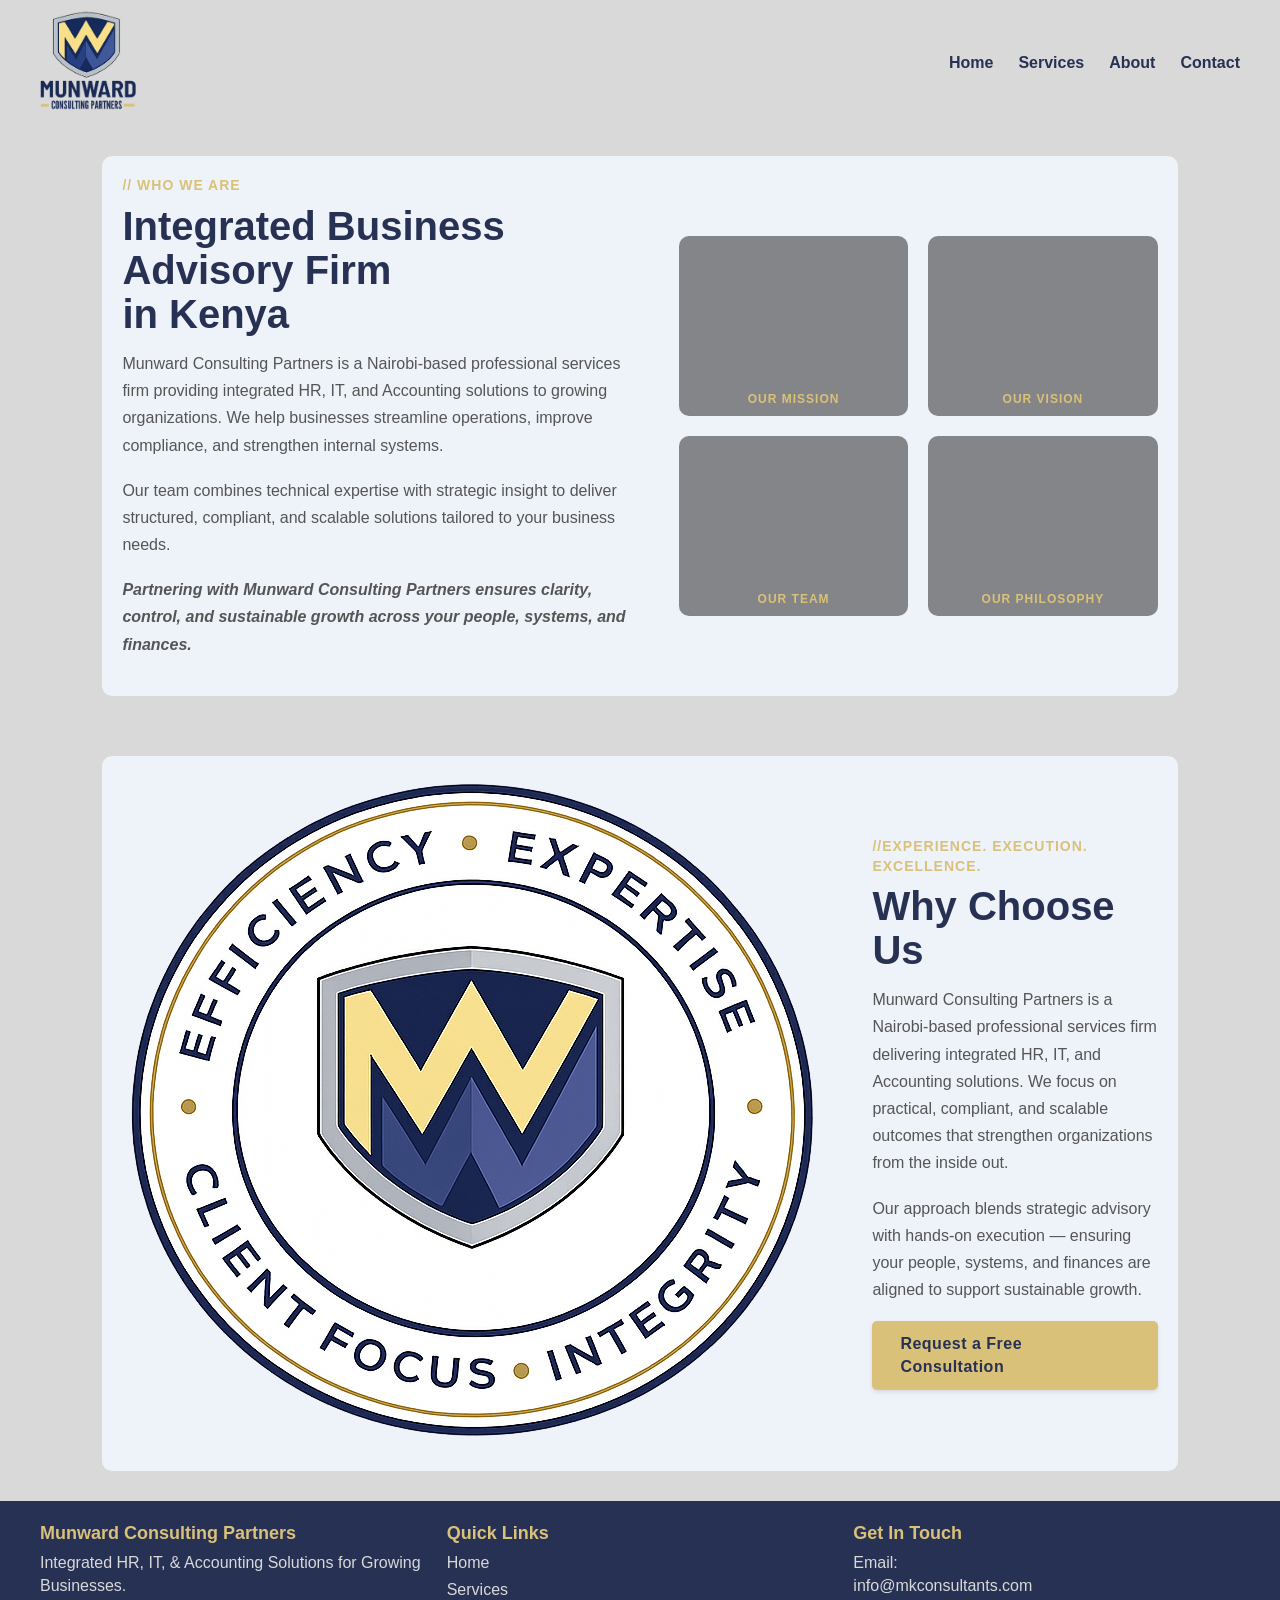
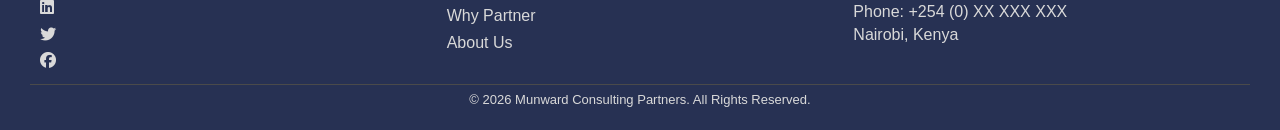
==== about.html @ 29d21ff6 "Update about.html" ====
<!DOCTYPE html> 
<html lang="en" itemscope itemtype="http://schema.org/WebPage"> 
	<head> 
		<meta charset="UTF-8"> 
		<meta name="viewport" content="width=device-width, initial-scale=1.0"> 
		<title>Professional HR, IT & Accounting Services | Munward Consulting Partners</title> 
		
<!------------------------------------------- 
		SEO 
--------------------------------------------> 
		<meta name="description" content="Munward Consulting Partners provides integrated HR, IT, and Accounting services in Nairobi. Recruitment, IT support, cybersecurity, bookkeeping, payroll, and compliance for growing businesses."> 
		<link rel="canonical" href="https://www.mkconsultants.com"> 
		
<!-- Open Graph --> 
		<meta property="og:locale" content="en_KE"> 
		<meta property="og:type" content="website"> 
		<meta property="og:title" content="HR, IT, & Accounting Consultancy | Munward Consulting Partners"> 
		<meta property="og:description" content="One trusted partner for HR consulting, IT services, and accounting solutions in Kenya."> 
		<meta property="og:image" content="logo.png"> 
		<meta property="og:url" content="https://www.mkconsultants.com"> 
		<meta property="og:site_name" content="Munward Consulting Partners"> 
		
<!-- Styles --> 
		<link rel="stylesheet" href="style.css"> 
		
<!-- Icons (Font Awesome) --> 
<link rel="stylesheet" href="https://cdnjs.cloudflare.com/ajax/libs/font-awesome/6.5.1/css/all.min.css" integrity="sha512-DTOQO9RWCH3ppGqcWaEA1BIZOC6xxalwEsw9c2QQeAIftl+Vegovlnee1c9QX4TctnWMn13TZye+giMm8e2LwA==" crossorigin="anonymous" referrerpolicy="no-referrer" />	</head> 
<body> 

<!------------------------------------------------- 
	HEADER / NAVBAR 
---------------------------------------------------> 
	<header class="navbar"> 
		<div class="logo"> 
			<img src="logo.png" alt="Munward Consulting Partners Logo" class="logo-img"> 
		</div>
		<nav> 
			<ul class="nav-links"> 
				<li><a href="index.html">Home</a></li> 
				<li class="dropdown">
					<a href="#" class="dropdown-toggle"> Services</a>
					<ul class="dropdown-menu">
						<li><a href="accounting.html">Accounting Consultancy</a></li>
						<li><a href="hr.html">HR Consultancy</a></li>
						<li><a href="it.html">ITConsultancy</a></li>
					</ul>
				</li>
				<li><a href="about.html">About</a></li> 
				<li><a href="contact.html">Contact</a></li> 
			</ul> 
		</nav>
		
<!-- Hamburger menu for Mobile -->
		<div class="hamburger" arial-label="Toggle menu">
			<span></span>
			<span></span>
			<span></span>
		</div>
	</header> 
	
<!------------------------------------------------- 
	ABOUT SECTION
---------------------------------------------------> 
<section class="about-page">
  <div class="about-page-container">

    <!-- LEFT CONTENT -->
    <div class="about-text">
      <span class="about-tag">// WHO WE ARE</span>
      <h1>
        Integrated Business<br>
        Advisory Firm<br>
        in Kenya
      </h1>

      <p>
        Munward Consulting Partners is a Nairobi-based professional services firm providing integrated HR, IT, and Accounting solutions to growing organizations. We help businesses streamline operations, improve compliance, and strengthen internal systems.
      </p>

      <p>
        Our team combines technical expertise with strategic insight to deliver structured, compliant, and scalable solutions tailored to your business needs.
      </p>

      <p class="about-highlight">
        Partnering with Munward Consulting Partners ensures clarity, control, and sustainable growth across your people, systems, and finances.
      </p>
    </div>

    <!-- RIGHT GRID -->
    <div class="about-grid">

      <div class="about-image-card mission" data-modal="missionModal">
        <span>Our Mission</span>
      </div>

      <div class="about-image-card vision" data-modal="visionModal">
        <span>Our Vision</span>
      </div>

      <div class="about-image-card team" data-modal="teamModal">
        <span>Our Team</span>
      </div>

      <div class="about-image-card philosophy" data-modal="philosophyModal">
        <span>Our Philosophy</span>
      </div>

  </div>
  </div>
</section>

<!-- ------------------------- MISSION MODAL ------------------ -->
	<div class="modal" id="missionModal">
		<div class="modal-content">
			<span class="close" id="closeMission">&times;</span>
			<h2>Our Mission</h2>
			<p>
				To deliver compliant, scalable, and practical HR, IT, and Accounting solutions that empower organizations to operate efficiently and grow sustainably.
    </p>
  </div>
</div>

<!-- ---------------------- VISION MODAL -------------- -->
<div class="modal" id="visionModal">
  <div class="modal-content">
    <span class="close">&times;</span>
    <h2>Our Vision</h2>
    <p>
      To be a trusted consultancy partner recognized for integrity,
      innovation, and measurable impact across organizations.
    </p>
  </div>
</div>

	<div class="modal" id="teamModal">
  <div class="modal-content">
    <span class="close" id="closeTeam">&times;</span>
    <h2>Our Team</h2>
    <p>
      Our team combines technical expertise with strategic insight to deliver structured, compliant, and scalable solutions tailored to your business needs.
    </p>
  </div>
</div>

<div class="modal" id="philosophyModal">
  <div class="modal-content">
    <span class="close" id="closePhilosophy">&times;</span>
    <h2>Our Philosophy</h2>
    <p>
      Partnering with Munward Consulting Partners ensures clarity, control, and sustainable growth across your people, systems, and finances.
    </p>
  </div>
</div>
	
<!------------------------------------------------- 
	LOGO SECTION
---------------------------------------------------> 
<section class="logo-page">
  <div class="logo-page-container">

   
	      <!-- RIGHT GRID -->
    <div class="logo-grid">
		<div class="values-image-wrapper">
        <img src="images/core_values.png" alt="Munward Consulting Partners Logo">
		</div>
  </div>
	  
	  <!-- LEFT CONTENT -->
    <div class="about-text">
      <span class="about-tag">//EXPERIENCE. EXECUTION. EXCELLENCE.</span>
      <h1>
        Why Choose Us
      </h1>

      <p>
        Munward Consulting Partners is a Nairobi-based professional services firm delivering
        integrated HR, IT, and Accounting solutions. We focus on practical,
        compliant, and scalable outcomes that strengthen organizations from the
        inside out.
      </p>

      <p>
        Our approach blends strategic advisory with hands-on execution —
        ensuring your people, systems, and finances are aligned to support
        sustainable growth.
      </p>

      <a href="contact.html" class="btn-primary">
        Request a Free Consultation
      </a>
    </div>


</section>
	
<!------------------------------------------------------ 
					FOOTER 
--------------------------------------------------------> 
	<footer> 
		<div class="footer-container"> 
			
			<div class="footer-column"> 
				<h3>Munward Consulting Partners</h3> 
				<p>Integrated HR, IT, & Accounting Solutions for Growing Businesses.</p> 
				
				<div class="social-links"> 
					<a href="#" aria-label="LinkedIn">
						<i class="fab fa-linkedin"></i></a> 
					<a href="#" aria-label="Twitter">
						<i class="fab fa-twitter"></i></a> 
					<a href="#" aria-label="Facebook">
						<i class="fab fa-facebook"></i></a> 
				</div> 
			</div> 
			
			<div class="footer-column"> 
				<h3>Quick Links</h3> 
				<ul> 
					<li><a href="index.html">Home</a></li> 
					<li><a href="#services">Services</a></li> 
					<li><a href="#partner">Why Partner</a></li> 
					<li><a href="about.html">About Us</a></li> </ul> 
			</div> 
			<div class="footer-column"> 
				<h3>Get In Touch</h3> 
				<p>Email: <a href="mailto:info@mkconsultants.com">info@mkconsultants.com</a></p> 
				<p>Phone: +254 (0) XX XXX XXX</p> 
				<p>Nairobi, Kenya</p> 
			</div> 
			
		</div> 
		<div class="footer-bottom"> 
			<p>&copy; 
				<span id="current-year"></span> Munward Consulting Partners. All Rights Reserved.</p> 
		</div> 
</footer>

	
<script src="script.js"></script> 
</body> 
</html>
---- style.css ----
/* ============================================================
   1. ROOT VARIABLES & RESET
============================================================ */
:root {
  --primary: #273153; /*Navy Blue*/
  --accent: #d9c179; /*Gold*/
  --light-bg: #f7f7f7; /*Gray 97*/
  --service-bg: #eef3f9; /*Light Blue*/
  --gray85: #d9d9d9; /*Gray 85*/
  --text-dark: #333; /*Dark Gray*/
  --white: #ffffff;
  --button-radius: 5px;
  --radius: 10px;
  --transition: 0.3s ease;
  --shadow: 0 5px 15px rgba(0,0,0,0.1);
}

* {
  margin: 0;
  padding: 0;
  box-sizing: border-box;
  font-family: Arial, sans-serif;
}

body {
  background: var(--light-bg);
  color: var(--text-dark);
  line-height: 1.4;
}

/* ============================================================
   2. NAVIGATION & GLOBAL COMPONENTS
============================================================ */
.navbar {
   display: flex;
   justify-content: space-between;
   align-items: center;
   background: var(--gray85);
   padding: 10px 40px;
   position: sticky;
   top: 0;
   z-index: 1000;
}

.logo-img { max-height: 100px;}

.nav-links {
  list-style: none;
  display: flex;
  gap: 40px;
   align-items: center;
}

.nav-links a {
  text-decoration: none;
  color: var(--primary);
  font-weight: bold;
  transition: color var(--transition);
}

.nav-links a:hover { color: var(--accent);}

.hamburger {
  display: flex;
  flex-direction: column;
  cursor: pointer;
  gap: 5px;
}

.hamburger span {
   width: 25px;
   height: 3px;
   background: var(--primary);
   border-radius: 2px;
   transition: all var(--transition);
}

.nav-links.active { display:flex; }

/* ============================================================
   3. HERO SECTIONS
============================================================ */
.hero, .it-hero, .accounting-hero, .hr-hero {
   height: 55vh;
   display: flex;
   flex-direction: column;
   justify-content: center;
   padding: 0 10%;
   background-position: center;
   background-size: cover;
   background-repeat: no-repeat;
   color: var(--primary);
}

.hero h1, .it-hero h1, .hr-hero h1, .accounting-hero h1 {
   font-size: 30px;
   margin-bottom: 17px;
   color: var(--primary);
}

.hero p, .it-hero p, .hr-hero p, .accounting-hero p {
   font-size: 17px;
   margin-bottom: 20px;
}

.hero            { background-image: linear-gradient(to bottom, rgba(217, 217, 217, 1), rgba(217, 217, 217, 0.63)), url('https://images.unsplash.com/photo-1521737604893-d14cc237f11d'); }
.it-hero         { background-image: linear-gradient(to bottom, rgba(217, 217, 217, 1), rgba(217, 217, 217, 0.63)), url('images/it.jpg'); }
.accounting-hero { background-image: linear-gradient(to bottom, rgba(217, 217, 217, 1), rgba(217, 217, 217, 0.63)), url('images/accounting.jpg'); }
.hr-hero         { background-image: linear-gradient(to bottom, rgba(217, 217, 217, 1), rgba(217, 217, 217, 0.63)), url('images/hrm.png'); }

/* ============================================================
   4. BUTTONS
============================================================ */
.btn-primary {
   background: var(--accent);
   border: none;
   padding: 12px 28px;
   border-radius: var(--button-radius);
   color: var(--primary);
   font-weight: 600;
   cursor: pointer;
   text-decoration: none;
   text-transform: none;
   display: inline-block;
   transition: all var(--transition);
   box-shadow: 0px 2px 4px rgba(0,0,0,0.1);
   font-size: 16px;
   letter-spacing: 0.5px;
}

.btn-primary:hover {
   background: var(--primary);
   color: var(--gray85);
   transform: translateY(-2px);
   box-shadow: 0 4px 8px rgba(0,0,0,0.2);
}

/* ============================================================
   5. SERVICES / PARTNER / GENERIC SECTIONS
============================================================ */
.about, .services, .partner-us-section {
   background: var(--gray85);
   padding: 15px 10%;
   text-align: center;
}

.partner-us-consult { 
   background: var(--gray85); 
   text-align: center;
   padding: 15px 10%;
   padding-top: 0; 
   padding-bottom: 20px; 
}

.services h2, .partner-us-section h2, .about h2 {
  font-size: 28px;
  color: var(--primary);
  margin-bottom: 5px;
}

.about p {
   font-size: 16px;
   max-width: 750px;
   margin: 0 auto;
   color: var(--text-dark);
}

.service-container, .about-container, .value-container {
  display: grid;
  grid-template-columns: repeat(auto-fit, minmax(240px, 1fr));
  gap: 15px;
  max-width: 1200px;
  margin: 0 auto;
}

.service-card, .about-card, .value-card {
   background: var(--service-bg);
   padding: 18px;
   border-radius: var(--radius);
   transition: var(--transition);
   border-bottom: 4px solid var(--accent);
   display: flex;
   flex-direction: column;
   justify-content: space-between;
}

.service-card:hover, .value-card:hover { transform: translateY(-2px); box-shadow: var(--shadow); }
.service-card h3 { margin-bottom: 10px; color: var(--primary); }
.partner-icon { font-size: 34px; color: var(--accent); margin-bottom: 10px; }
.service-icon { width: 40px; height: 40px; margin: 0 auto 10px; display: block; }

/* ============================================================
   6. DROPDOWN & PAGE LAYOUTS & TYPOGRAPHY
============================================================ */
.dropdown { position: relative; }
.dropdown-toggle {
   display: flex;
   align-items: center;
   gap: 6px;
   cursor: pointer;
}

.dropdown-toggle::after {
   content: none !important;
}

.dropdown-menu {
  position: absolute;
  top: 100%;
  left: 0;
  background: var(--gray85);
  min-width: 220px;
  list-style: none;
  padding: 8px 0;
  border-radius: var(--radius);
  box-shadow: var(--shadow);
  display: none;
  z-index: 999;
}

.dropdown-menu li a {
  display: block;
  padding: 10px 18px;
  color: var(--primary);
  text-decoration: none;
  font-weight: 500;
  transition: background var(--transition);
}

.dropdown-menu li a:hover { background: var(--service-bg); }

@media (min-width: 769px) {
  .dropdown:hover .dropdown-menu { display: block; }
}

.about-page, .logo-page, .it-page, .hr-page, .acc-page {
  padding: 30px 8% 30px;
  background: var(--gray85);
}

.logo-page-container, .about-page-container, .it-page-container {
   background: var(--service-bg);
   padding: 20px; 
   border-radius: var(--radius); 
   display: grid; 
   grid-template-columns: 1.1fr 1fr; 
   gap: 30px; 
   align-items: center;
}

.about-tag {
   color: var(--accent); 
   font-weight: 600; 
   letter-spacing: 1px; 
   font-size: 14px; 
   display: block; 
   margin-bottom: 8px;
}

.about-text h1 {
   font-size: 40px;
   line-height: 1.1;
   margin: 8px 0 14px;
   color: var(--primary);
}

.about-text p { color: #555; line-height: 1.7; margin-bottom: 18px; } 
.about-highlight { font-style: italic; font-weight: 600; color: #222; }
.about-grid { display: grid; grid-template-columns: repeat(2, 1fr); gap: 20px; }
.about-image-card {
   position: relative;
   height: 180px;
   border-radius: var(--radius);
   display: flex;
   align-items: flex-end;
   padding: 20px;
   overflow: hidden;
   cursor: pointer;
   transition: transform 0.35s ease, box-shadow 0.35s ease;
   color: var(--white); /* Ensures text is visible over dark overlays */
   font-weight: 700;
   text-align: center;
}

.about-image-card:hover { transform: translateY(-8px) scale(1.02); box-shadow: 0 20px 40px rgba(0,0,0,0.18); }

/* ============================================================
   7. UNIQUE CARD BACKGROUNDS (NO MORE "+" SELECTORS)
============================================================ */
/* Group 1: Standard About Us */
.mission        { background: linear-gradient(rgba(0,0,0,.45),rgba(0,0,0,.45)), url("images/mission.png") center/cover; }
.vision         { background: linear-gradient(rgba(0,0,0,.45),rgba(0,0,0,.45)), url("images/vision.png") center/cover; }
.team           { background: linear-gradient(rgba(0,0,0,.45),rgba(0,0,0,.45)), url("images/our_team.jpg") center/cover; }
.philosophy     { background: linear-gradient(rgba(0,0,0,.45),rgba(0,0,0,.45)), url("images/philosophy.jpg") center/cover; }

/* Group 2: IT Services (Use these classes in it.html) */
.it-repairs     { background: linear-gradient(rgba(0,0,0,.25), rgba(0,0,0,.25)), url("images/repair_maintenance.jpg") center/cover no-repeat;}
.it-management  { background: linear-gradient(rgba(0,0,0,.25), rgba(0,0,0,.25)), url("images/asset_management.jpg") center/cover no-repeat;}
.it-support     { background: linear-gradient(rgba(0,0,0,.25), rgba(0,0,0,.25)), url("images/it_support.jpg") center/cover no-repeat;}
.it-consultancy { background: linear-gradient(rgba(0,0,0,.25), rgba(0,0,0,.25)), url("images/it_consultancy.jpg") center/cover no-repeat;}
.it-network     { background: linear-gradient(rgba(0,0,0,.25), rgba(0,0,0,.25)), url("images/networking.jpg") center/cover;}
.it-lanwan      { background: linear-gradient(rgba(0,0,0,.25), rgba(0,0,0,.25)), url("images/lan_wan.jpg") center/cover;}
.it-wireless    { background: linear-gradient(rgba(0,0,0,.25), rgba(0,0,0,.25)), url("images/wireless.jpg") center/cover;}
.it-security    { background: linear-gradient(rgba(0,0,0,.25), rgba(0,0,0,.25)), url("images/network_security.jpg") center/cover;}

/* Group 3: HR Services (Use these classes in hr.html) */
.hr-recruitment { background: linear-gradient(rgba(0,0,0,0.4), rgba(0,0,0,0.4)), url('images/recruitment.jpg') center/cover no-repeat; }
.hr-onboarding  { background: linear-gradient(rgba(0,0,0,0.4), rgba(0,0,0,0.4)), url('images/onboarding.jpg') center/cover no-repeat; }
.hr-payroll     { background: linear-gradient(rgba(0,0,0,0.4), rgba(0,0,0,0.4)), url('images/payroll.jpg') center/cover no-repeat; }
.hr-records     { background: linear-gradient(rgba(0,0,0,0.4), rgba(0,0,0,0.4)), url('images/records.png') center/cover no-repeat; }
.hr-performance { background: linear-gradient(rgba(0,0,0,0.4), rgba(0,0,0,0.4)), url('images/performance.jpg') center/cover no-repeat; }
.hr-training    { background: linear-gradient(rgba(0,0,0,0.4), rgba(0,0,0,0.4)), url('images/training.jpg') center/cover no-repeat; }
.hr-relations   { background: linear-gradient(rgba(0,0,0,0.4), rgba(0,0,0,0.4)), url('images/relations.jpg') center/cover no-repeat; }
.hr-audit       { background: linear-gradient(rgba(0,0,0,0.4), rgba(0,0,0,0.4)), url('images/hr-compliance.png') center/cover no-repeat; }

/* Group 4: Accounting Services (Use these classes in accounting.html) */
.acc-bookkeeping    { background: linear-gradient(rgba(0,0,0,.35), rgba(0,0,0,.35)), url("images/bookkeeping.jpg") center/cover no-repeat; }
.acc-reconciliation { background: linear-gradient(rgba(0,0,0,.35), rgba(0,0,0,.35)), url("images/reconciliation.jpg") center/cover no-repeat;}
.acc-reporting      { background: linear-gradient(rgba(0,0,0,.35), rgba(0,0,0,.35)), url("images/financial_reporting.jpg") center/cover no-repeat; }
.acc-consultancy    { background: linear-gradient(rgba(0,0,0,.35), rgba(0,0,0,.35)), url("images/accounting_consultancy.jpg") center/cover no-repeat; }
.acc-tax-services   { background: linear-gradient(rgba(0,0,0,.35), rgba(0,0,0,.35)), url("images/tax_compliance.jpg") center/cover no-repeat; }
.acc-internal-audit { background: linear-gradient(rgba(0,0,0,.35), rgba(0,0,0,.35)), url("images/audit.jpg") center/cover no-repeat; }
.acc-registration   { background: linear-gradient(rgba(0,0,0,.35), rgba(0,0,0,.35)), url("images/registration.png") center/cover no-repeat; }
.acc-consultation   { background: linear-gradient(rgba(0,0,0,.35), rgba(0,0,0,.35)), url("images/compliance.png") center/contain no-repeat; }

/* ============================================================
   8. SERVICE CARD TYPOGRAPHY & OVERLAYS
============================================================ */
.about-card span, .about-image-card span {
   font-size: 12px;       
   font-weight: 700;        
   color: var(--accent);
   display: block;
   width: 100%;
   text-align: center;
   letter-spacing: 1px;
   text-transform: uppercase;
   transform: translateY(12px);
   z-index: 5;
   transition: var(--transition);
}

.it-page .about-card::before {
   content: "";
   position: absolute;
   top: 0; left: 0; right: 0; bottom: 0;
   background: rgba(0, 0, 0, 0.2);
   z-index: 1;
}

.about-card:hover span, .about-image-card:hover span { transform: translateY(0px); color: var(--white); }
.logo-grid { display: grid; grid-template-columns: 0.8fr 1.2fr; gap: 20px; align-items: center; }

/* ============================================================
   9. MODALS
============================================================ */
.modal {
   position: fixed;
   inset: 0;
   background: rgba(0, 0, 0, 0.75);
   display: none; /* Hidden until toggled via JS */
   justify-content: center;
   align-items: center;
   z-index: 9999;
   backdrop-filter: blur(4px); /* Adds a premium touch */
}

.modal.active { display: flex; }
.modal-content {
   background: var(--gray85);
   padding: 30px;
   max-width: 500px;
   border-radius: var(--radius);
   text-align: center;
   box-shadow: var(--shadow);
   position: relative;
   animation: modalFadeIn 0.3s ease;
}

.modal-content h2 { color: var(--primary); margin-bottom: 15px; text-align: center; } 
.modal-content p { line-height: 1.6; color: var(--text-dark); }
.modal-content form { display: flex; flex-direction: column; gap: 15px; }

.close {
   position: absolute;
   top: 10px;
   right: 14px;
   font-size: 26px;
   cursor: pointer;
   line-height: 1;
   color: var(--text-dark);
   transition: color var(--transition);
}

.close:hover { color: var(--accent); }
.modal-content input, .modal-content textarea {
  width: 100%;
  padding: 12px;
  border: 1px solid #ccc;
  border-radius: var(--button-radius);
  font-size: 15px;
  font-family: inherit;
}

.modal-content textarea { height: 100px; resize: none; }

/* ============================================================
   10. CONTACT
============================================================ */
.contact-page { background: var(--gray85); padding: 70px 10%; }
.contact-container {
  max-width: 1200px;
  margin: auto;
  display: grid;
  grid-template-columns: 1.1fr 1fr;
  gap: 60px;
  background: var(--service-bg);
  padding: 50px;
  border-radius: var(--radius);
}

.section-tag {
  color: var(--accent);
  font-weight: 600;
  letter-spacing: 1px;
  font-size: 13px;
}

.contact-info h2 {
  font-size: 32px;
  color: var(--primary);
  margin: 10px 0 15px;
}

.contact-info p { color: #555; line-height: 1.7; }
.contact-details { margin-top: 30px; }
.contact-item {
  display: flex;
  align-items: center;
  gap: 15px;
  margin-bottom: 18px;
}

.contact-item i { font-size: 20px; color: var(--accent); }
.contact-item strong { display: block; color: var(--primary); }
.contact-item span { color: #555; font-size: 14px; }
.contact-note {
  margin-top: 25px;
  font-size: 14px;
  color: #666;
  font-style: italic;
}

/* FORM */
.contact-form {
  background: var(--gray85);
  padding: 35px;
  border-radius: var(--radius);
}

.form-group { margin-bottom: 18px; }
.form-group label {
  display: block;
  font-size: 14px;
  margin-bottom: 6px;
  color: var(--primary);
  font-weight: 600;
}

.form-group input, .form-group textarea {
  width: 100%;
  padding: 12px 14px;
  border: 1px solid #ccc;
  border-radius: var(--button-radius);
  font-size: 14px;
}

/* ============================================================
   11. FOOTER
============================================================ */
footer { background: var(--primary); color: var(--gray85); padding: 20px 30px; margin-top: 0; }
.footer-container {
   max-width: 1200px;
   margin: auto;
   display: flex;
   flex-wrap: wrap;
   justify-content: space-between;
   gap: 20px;
}

.footer-column { min-width: 150px; flex: 1; } 
.footer-column h3 { color: var(--accent); margin-bottom: 6px; font-size: 18px; } 
.footer-column ul { list-style: none; padding: 0; }
.footer-column a { 
   color: var(--gray85); 
   text-decoration: none;
   display: block;
   margin-bottom: 4px;
   transition: color var(--transition); 
} 

.footer-column a:hover { color: var(--accent); } 
.social-links i { font-size: 16px; margin-right: 8px; transition: transform var(--transition); }
.social-links i:hover { transform: scale(1.2); }

.footer-bottom { 
   border-top: 1px solid #4a4a4a; 
   text-align: center; 
   padding-top: 6px; 
   margin-top: 8px;
   font-size: 13px;
}

/* ============================================================
   12. RESPONSIVE & ANIMATIONS
============================================================ */
/* ---------- Tablet adjustments ---------- */
@media (max-width: 1024px) {
  .hero h1,
  .it-hero h1,
  .hr-hero h1,
  .accounting-hero h1 {
    font-size: 24px;
    margin-bottom: 12px;
  }

  .hero p,
  .it-hero p,
  .hr-hero p,
  .accounting-hero p {
    font-size: 15px;
    margin-bottom: 15px;
  }
}

/* ---------- Desktop navigation ---------- */
@media (min-width: 769px) {
  .nav-links {
    display: flex !important;
    flex-direction: row;
    position: static;
    background: none;
    box-shadow: none;
    width: auto;
    gap: 25px;
  }

  .hamburger {
    display: none;
  }
}

/* ---------- Mobile styles ---------- */
@media (max-width: 768px) {

  /* NAVBAR */
  .navbar {
    flex-direction: row;
    justify-content: space-between;
    align-items: center;
    padding: 10px 20px;
  }

  .logo-img {
    order: 1;
    height: 45px;
  }

  .hamburger {
    order: 2;
    display: flex;
    cursor: pointer;
  }

  .nav-links {
    position: absolute;
    top: 60px;
    right: 0;
    background: var(--gray85);
    width: 100%;
    padding: 15px 0;
    display: none;
    flex-direction: column;
    border-radius: 0;
    box-shadow: var(--shadow);
    z-index: 2000;
     text-align: center;
  }

  .nav-links.active {
    display: flex;
  }

   .nav-links li {
      width: 100%;
      display: block;
      text-align: center;
   }

   .nav-links a {
      display: block;
      padding: 12px 0;
      width: 100%;
      text-align: center;
   }

  /* SERVICES DROPDOWN (MOBILE) */
  .dropdown-menu {
    position: relative;
    display: none;
    background: var(--gray85);
    width: 100%;
    padding: 0;
    border-radius: 0;
     list-style: none;
    box-shadow: none;
     top: 0;
     z-index: auto;
  }

  .dropdown.open .dropdown-menu {
    display: block;
  }

   .dropdown-menu li a {
      padding: 12px 20px;
      font-size: 15px;
      text-align: center;
   }

  /* ---------- ABOUT / WHY CHOOSE US LOGO CENTERING ---------- */
  .logo-page-container {
    grid-template-columns: 1fr;
    text-align: center;
  }

  .logo-grid {
    display: flex;
    justify-content: center;
    align-items: center;
    margin-bottom: 20px;
  }

  .values-image-wrapper {
    display: flex;
    justify-content: center;
    width: 100%;
  }

  .logo-page .values-image-wrapper img {
    width: auto;
    max-width: 180px;
    height: auto;
    margin: 0 auto;
    display: block;
  }

  /* ---------- GENERAL STACKING ---------- */
  .about-container,
  .service-container,
  .value-container,
  .about-page-container,
  .logo-page-container,
  .it-page-container {
    grid-template-columns: 1fr;
    gap: 20px;
  }

  .logo-page,
  .about-page,
  .it-page,
  .hr-page,
  .acc-page {
    padding: 40px 5%;
  }

  .about-card,
  .service-card,
  .value-card {
    padding: 18px 12px;
  }

  .about-image-card img {
    width: 100%;
    height: auto;
  }

  /* CONTACT */
  .contact-container {
    grid-template-columns: 1fr;
    padding: 30px;
    gap: 30px;
  }

  .contact-form button {
    width: 100%;
  }

  footer {
    font-size: 13px;
  }
}

   @keyframes modalFadeIn { from { opacity: 0; transform: translateY(-20px); }
  to { opacity: 1; transform: translateY(0); }}

   @keyframes scaleIn { from { transform: scale(0.9); opacity: 0; } 
   to { transform: scale(1); opacity: 1; }}
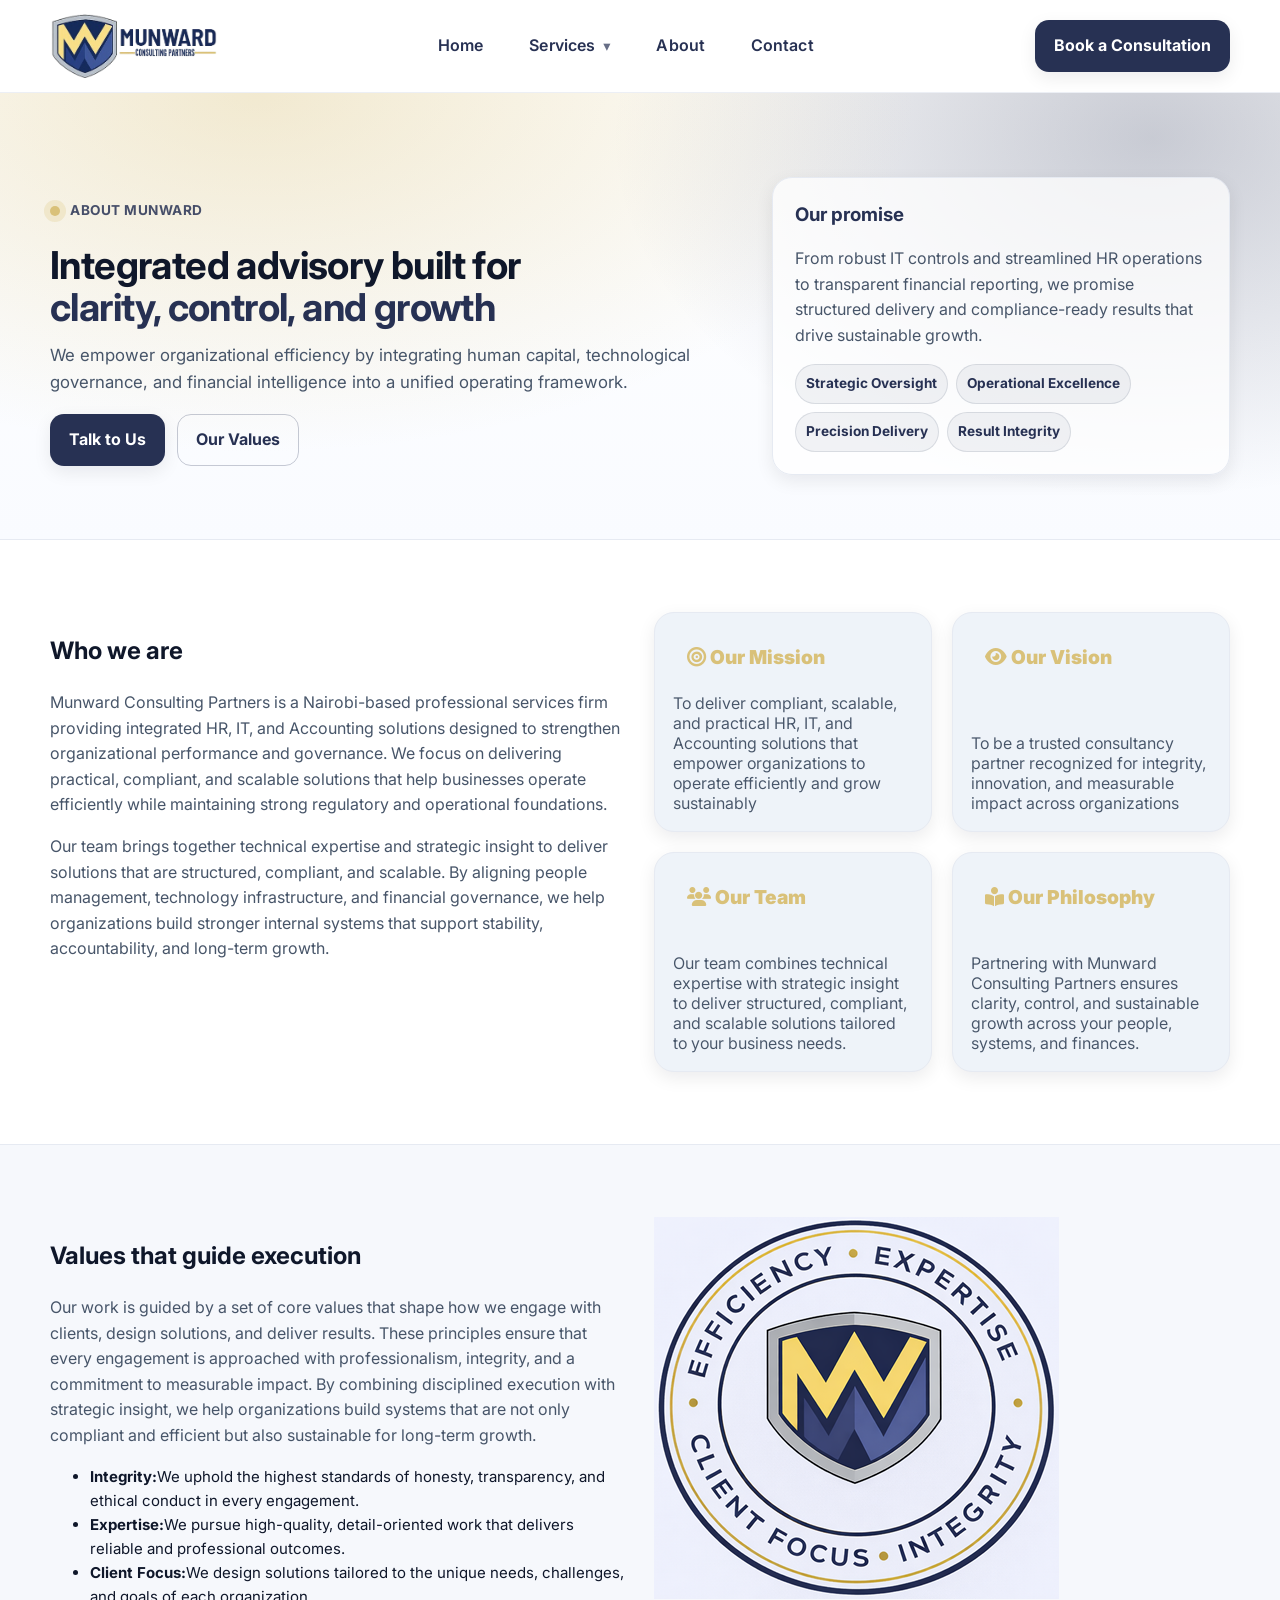
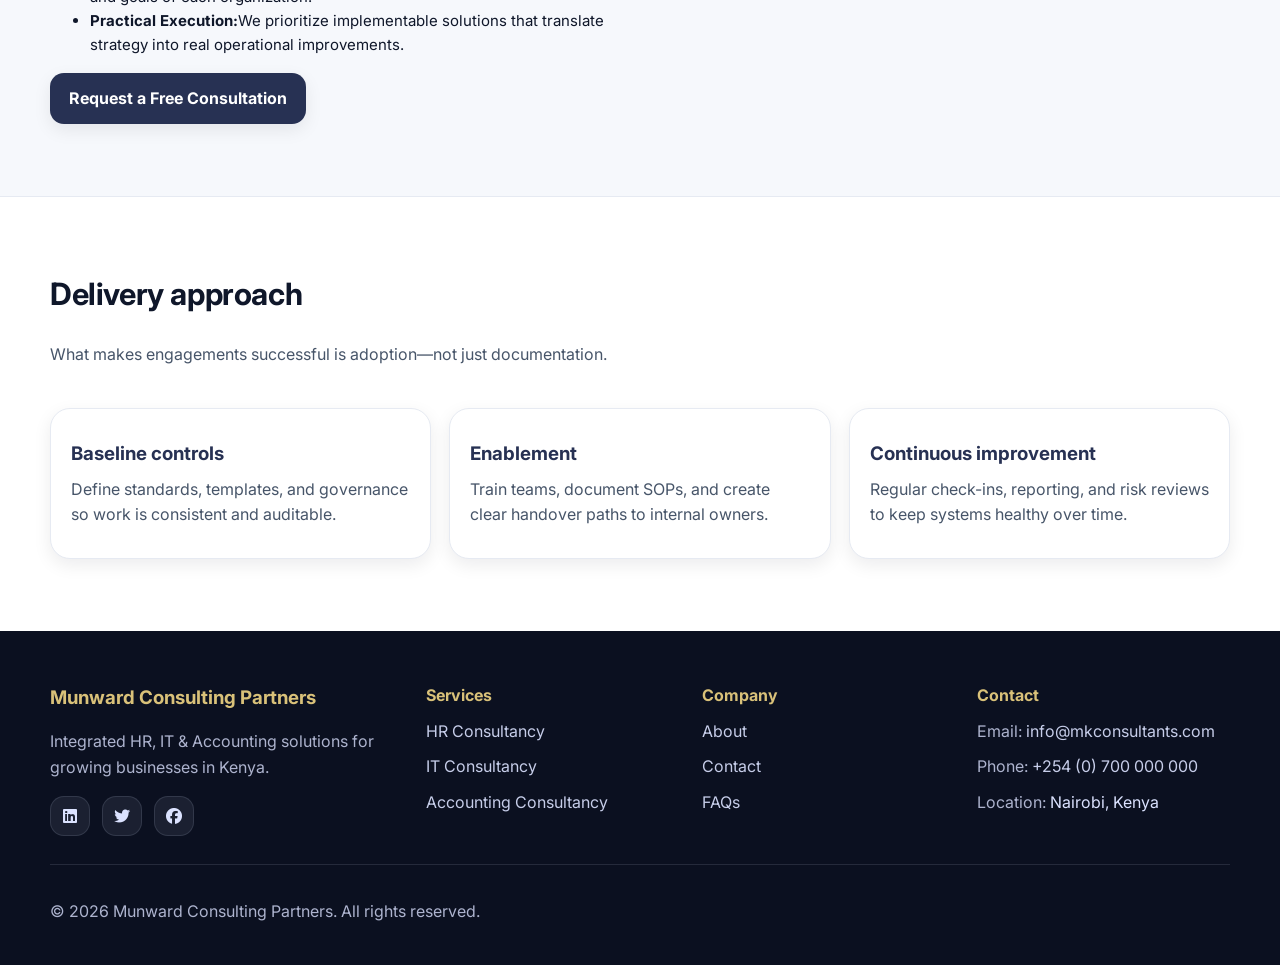
==== commit 0250f3e6: "Add files via upload" ====
--- a/about.html
+++ b/about.html
@@ -1,242 +1,249 @@
-<!DOCTYPE html> 
-<html lang="en" itemscope itemtype="http://schema.org/WebPage"> 
-	<head> 
-		<meta charset="UTF-8"> 
-		<meta name="viewport" content="width=device-width, initial-scale=1.0"> 
-		<title>Professional HR, IT & Accounting Services | Munward Consulting Partners</title> 
-		
-<!------------------------------------------- 
-		SEO 
---------------------------------------------> 
-		<meta name="description" content="Munward Consulting Partners provides integrated HR, IT, and Accounting services in Nairobi. Recruitment, IT support, cybersecurity, bookkeeping, payroll, and compliance for growing businesses."> 
-		<link rel="canonical" href="https://www.mkconsultants.com"> 
-		
-<!-- Open Graph --> 
-		<meta property="og:locale" content="en_KE"> 
-		<meta property="og:type" content="website"> 
-		<meta property="og:title" content="HR, IT, & Accounting Consultancy | Munward Consulting Partners"> 
-		<meta property="og:description" content="One trusted partner for HR consulting, IT services, and accounting solutions in Kenya."> 
-		<meta property="og:image" content="logo.png"> 
-		<meta property="og:url" content="https://www.mkconsultants.com"> 
-		<meta property="og:site_name" content="Munward Consulting Partners"> 
-		
-<!-- Styles --> 
-		<link rel="stylesheet" href="style.css"> 
-		
-<!-- Icons (Font Awesome) --> 
-<link rel="stylesheet" href="https://cdnjs.cloudflare.com/ajax/libs/font-awesome/6.5.1/css/all.min.css" integrity="sha512-DTOQO9RWCH3ppGqcWaEA1BIZOC6xxalwEsw9c2QQeAIftl+Vegovlnee1c9QX4TctnWMn13TZye+giMm8e2LwA==" crossorigin="anonymous" referrerpolicy="no-referrer" />	</head> 
-<body> 
-
-<!------------------------------------------------- 
-	HEADER / NAVBAR 
----------------------------------------------------> 
-	<header class="navbar"> 
-		<div class="logo"> 
-			<img src="logo.png" alt="Munward Consulting Partners Logo" class="logo-img"> 
-		</div>
-		<nav> 
-			<ul class="nav-links"> 
-				<li><a href="index.html">Home</a></li> 
-				<li class="dropdown">
-					<a href="#" class="dropdown-toggle"> Services</a>
-					<ul class="dropdown-menu">
-						<li><a href="accounting.html">Accounting Consultancy</a></li>
-						<li><a href="hr.html">HR Consultancy</a></li>
-						<li><a href="it.html">ITConsultancy</a></li>
-					</ul>
-				</li>
-				<li><a href="about.html">About</a></li> 
-				<li><a href="contact.html">Contact</a></li> 
-			</ul> 
-		</nav>
-		
-<!-- Hamburger menu for Mobile -->
-		<div class="hamburger" arial-label="Toggle menu">
-			<span></span>
-			<span></span>
-			<span></span>
-		</div>
-	</header> 
-	
-<!------------------------------------------------- 
-	ABOUT SECTION
----------------------------------------------------> 
-<section class="about-page">
-  <div class="about-page-container">
-
-    <!-- LEFT CONTENT -->
-    <div class="about-text">
-      <span class="about-tag">// WHO WE ARE</span>
-      <h1>
-        Integrated Business<br>
-        Advisory Firm<br>
-        in Kenya
-      </h1>
-
-      <p>
-        Munward Consulting Partners is a Nairobi-based professional services firm providing integrated HR, IT, and Accounting solutions to growing organizations. We help businesses streamline operations, improve compliance, and strengthen internal systems.
-      </p>
-
-      <p>
-        Our team combines technical expertise with strategic insight to deliver structured, compliant, and scalable solutions tailored to your business needs.
-      </p>
-
-      <p class="about-highlight">
-        Partnering with Munward Consulting Partners ensures clarity, control, and sustainable growth across your people, systems, and finances.
-      </p>
-    </div>
-
-    <!-- RIGHT GRID -->
-    <div class="about-grid">
-
-      <div class="about-image-card mission" data-modal="missionModal">
-        <span>Our Mission</span>
-      </div>
-
-      <div class="about-image-card vision" data-modal="visionModal">
-        <span>Our Vision</span>
-      </div>
-
-      <div class="about-image-card team" data-modal="teamModal">
-        <span>Our Team</span>
-      </div>
-
-      <div class="about-image-card philosophy" data-modal="philosophyModal">
-        <span>Our Philosophy</span>
-      </div>
-
+<!DOCTYPE html>
+<html lang="en" itemscope itemtype="http://schema.org/WebPage">
+<head>
+  <meta charset="UTF-8">
+  <meta name="viewport" content="width=device-width, initial-scale=1.0">
+  <meta name="theme-color" content="#273153">
+  <link rel="preconnect" href="https://fonts.googleapis.com">
+  <link rel="preconnect" href="https://fonts.gstatic.com" crossorigin>
+  <link href="https://fonts.googleapis.com/css2?family=Inter:wght@400;500;600;700;800&family=Playfair+Display:wght@600;700&display=swap" rel="stylesheet">
+  <link rel="stylesheet" href="style.css">
+  <link rel="icon" href="logo_1.png">
+  <link rel="apple-touch-icon" href="logo_1.png">
+
+  <!-- Icons -->
+  <link rel="stylesheet" href="https://cdnjs.cloudflare.com/ajax/libs/font-awesome/6.5.1/css/all.min.css" integrity="sha512-DTOQO9RWCH3ppGqcWaEA1BIZOC6xxalwEsw9c2QQeAIftl+Vegovlnee1c9QX4TctnWMn13TZye+giMm8e2LwA==" crossorigin="anonymous" referrerpolicy="no-referrer">
+
+  <title>About | Munward Consulting Partners</title>
+  <meta name="description" content="Learn about Munward Consulting Partners—an integrated HR, IT & Accounting advisory firm in Nairobi delivering compliant, scalable solutions for growing organizations.">
+  <link rel="canonical" href="https://www.mkconsultants.com/about.html">
+  <meta property="og:locale" content="en_KE">
+  <meta property="og:type" content="website">
+  <meta property="og:title" content="About Munward Consulting Partners">
+  <meta property="og:description" content="Integrated HR, IT, and Accounting advisory with governance-first execution.">
+  <meta property="og:image" content="logo.png">
+  <meta property="og:url" content="https://www.mkconsultants.com/about.html">
+  <meta property="og:site_name" content="Munward Consulting Partners">
+  <script type="application/ld+json">
+  {
+    "@context": "https://schema.org",
+    "@type": "ProfessionalService",
+    "name": "Munward Consulting Partners",
+    "url": "https://www.mkconsultants.com",
+    "logo": "https://www.mkconsultants.com/logo.png",
+    "image": "https://www.mkconsultants.com/logo.png",
+    "description": "Integrated HR, IT, and Accounting consultancy services in Nairobi, Kenya.",
+    "areaServed": "KE",
+    "address": {
+      "@type": "PostalAddress",
+      "addressLocality": "Nairobi",
+      "addressCountry": "KE"
+    },
+    "sameAs": [
+      "https://www.linkedin.com/",
+      "https://www.facebook.com/",
+      "https://x.com/"
+    ]
+  }
+  </script>
+
+</head>
+<body>
+<a class="skip-link" href="#main">Skip to content</a>
+
+<header class="site-header" role="banner">
+  <div class="container header-inner">
+    <a class="brand" href="index.html" aria-label="Munward Consulting Partners Home">
+      <img src="logo.png" alt="Munward Consulting Partners" class="brand-logo">
+    </a>
+
+    <button class="nav-toggle" type="button" aria-label="Open menu" aria-controls="primary-navigation" aria-expanded="false">
+      <span></span><span></span><span></span>
+    </button>
+
+    <nav class="site-nav" aria-label="Primary">
+      <ul id="primary-navigation" class="nav-links">
+        <li><a href="index.html" data-nav>Home</a></li>
+        <li class="dropdown">
+          <a href="#" class="dropdown-toggle" data-nav aria-haspopup="true" aria-expanded="false">Services</a>
+          <ul class="dropdown-menu" role="menu">
+            <li role="none"><a role="menuitem" href="hr.html">HR Consultancy</a></li>
+            <li role="none"><a role="menuitem" href="it.html">IT Consultancy</a></li>
+            <li role="none"><a role="menuitem" href="accounting.html">Accounting Consultancy</a></li>
+          </ul>
+        </li>
+        <li><a href="about.html" data-nav>About</a></li>
+        <li><a href="contact.html" data-nav>Contact</a></li>
+      </ul>
+    </nav>
+
+    <div class="header-cta">
+      <a class="btn btn-primary" href="contact.html">Book a Consultation</a>
+    </div>
   </div>
+</header>
+
+<main id="main">
+  <section class="hero hero-about">
+    <div class="container hero-inner">
+      <div class="hero-copy reveal">
+        <p class="eyebrow"><span class="dot"></span> About Munward</p>
+        <h1>Integrated advisory built for<br><span class="accent">clarity, control, and growth</span></h1>
+        <p class="lead">
+          We empower organizational efficiency by integrating human capital, technological governance, and financial intelligence into a unified operating framework.
+        </p>
+        <div class="hero-actions">
+          <a class="btn btn-primary" href="contact.html">Talk to Us</a>
+          <a class="btn btn-ghost" href="#values">Our Values</a>
+        </div>
+      </div>
+      <div class="hero-panel reveal">
+        <div class="panel-card">
+          <h3>Our promise</h3>
+          <p class="muted">From robust IT controls and streamlined HR operations to transparent financial reporting, we promise structured delivery and compliance-ready results that drive sustainable growth.</p>
+          <div class="pill-row">
+            <span class="pill">Strategic Oversight</span>
+            <span class="pill">Operational Excellence</span>
+            <span class="pill">Precision Delivery</span>
+			<span class="pill">Result Integrity</span>
+          </div>
+        </div>
+      </div>
+    </div>
+  </section>
+
+  <section class="section">
+    <div class="container split">
+      <div class="reveal">
+        <h2>Who we are</h2>
+        <p class="muted">
+          Munward Consulting Partners is a Nairobi-based professional services firm providing integrated HR, IT, and Accounting solutions designed to strengthen organizational performance and governance. We focus on delivering practical, compliant, and scalable solutions that help businesses operate efficiently while maintaining strong regulatory and operational foundations.
+        </p>
+        <p class="muted">
+          Our team brings together technical expertise and strategic insight to deliver solutions that are structured, compliant, and scalable. By aligning people management, technology infrastructure, and financial governance, we help organizations build stronger internal systems that support stability, accountability, and long-term growth.
+        </p>
+      </div>
+
+      <div class="grid-2 reveal" aria-label="Mission vision team philosophy">
+        <button class="tile" data-modal="missionModal">
+          <div class="tile-tops bullet-2"><i class="fa-solid fa-bullseye"></i>
+			<span>Our Mission</span>
+		  </div>
+          <span class="tile-bottoms">To deliver compliant, scalable, and practical HR, IT, and Accounting solutions that empower organizations to operate efficiently and grow sustainably</span>
+        </button>
+        <button class="tile" data-modal="visionModal">
+          <div class="tile-tops bullet-2"><i class="fa-solid fa-eye"></i>
+			<span>Our Vision</span>
+		  </div>
+          <span class="tile-bottoms">To be a trusted consultancy partner recognized for integrity, innovation, and measurable impact across organizations</span>
+        </button>
+        <button class="tile" data-modal="teamModal">
+          <div class="tile-tops bullet-2"><i class="fa-solid fa-users"></i>
+			<span>Our Team</span>
+		  </div>
+          <span class="tile-bottoms">Our team combines technical expertise with strategic insight to deliver structured, compliant, and scalable solutions tailored to your business needs.</span>
+        </button>
+        <button class="tile" data-modal="philosophyModal">
+          <div class="tile-tops bullet-2"><i class="fa-solid fa-book-open-reader"></i>
+			<span>Our Philosophy</span>
+		  </div>
+          <span class="tile-bottoms">Partnering with Munward Consulting Partners ensures clarity, control, and sustainable growth across your people, systems, and finances.</span>
+        </button>
+      </div>
+    </div>
+  </section>
+
+  <section id="values" class="section section-alt">
+    <div class="container split">
+      <div class="reveal">
+        <h2>Values that guide execution</h2>
+        <p class="muted">Our work is guided by a set of core values that shape how we engage with clients, design solutions, and deliver results. These principles ensure that every engagement is approached with professionalism, integrity, and a commitment to measurable impact. By combining disciplined execution with strategic insight, we help organizations build systems that are not only compliant and efficient but also sustainable for long-term growth.</p>
+        <ul class="checklist">
+          <li><strong>Integrity:</strong>We uphold the highest standards of honesty, transparency, and ethical conduct in every engagement.</li>
+          <li><strong>Expertise:</strong>We pursue high-quality, detail-oriented work that delivers reliable and professional outcomes.</li>
+          <li><strong>Client Focus:</strong>We design solutions tailored to the unique needs, challenges, and goals of each organization.</li>
+          <li><strong>Practical Execution:</strong>We prioritize implementable solutions that translate strategy into real operational improvements.</li>
+        </ul>
+        <a class="btn btn-primary" href="contact.html">Request a Free Consultation</a>
+      </div>
+      <div class="reveal">
+        <div class="image-card">
+          <img src="images/core_values.png" alt="Munward Consulting Partners core values" loading="lazy">
+        </div>
+      </div>
+    </div>
+  </section>
+
+  <section class="section">
+    <div class="container">
+      <div class="section-head reveal">
+        <h2>Delivery approach</h2>
+        <p class="muted">What makes engagements successful is adoption—not just documentation.</p>
+      </div>
+
+      <div class="cards-3">
+        <article class="card reveal">
+          <h3>Baseline controls</h3>
+          <p class="muted">Define standards, templates, and governance so work is consistent and auditable.</p>
+        </article>
+        <article class="card reveal">
+          <h3>Enablement</h3>
+          <p class="muted">Train teams, document SOPs, and create clear handover paths to internal owners.</p>
+        </article>
+        <article class="card reveal">
+          <h3>Continuous improvement</h3>
+          <p class="muted">Regular check-ins, reporting, and risk reviews to keep systems healthy over time.</p>
+        </article>
+      </div>
+    </div>
+  </section>
+
+</main>
+<footer class="site-footer">
+  <div class="container footer-grid">
+    <div>
+      <h3>Munward Consulting Partners</h3>
+      <p class="muted">Integrated HR, IT & Accounting solutions for growing businesses in Kenya.</p>
+      <div class="social-links">
+        <a href="#" aria-label="LinkedIn"><i class="fab fa-linkedin"></i></a>
+        <a href="#" aria-label="X / Twitter"><i class="fab fa-twitter"></i></a>
+        <a href="#" aria-label="Facebook"><i class="fab fa-facebook"></i></a>
+      </div>
+    </div>
+
+    <div>
+      <h4>Services</h4>
+      <ul class="footer-links">
+        <li><a href="hr.html">HR Consultancy</a></li>
+        <li><a href="it.html">IT Consultancy</a></li>
+        <li><a href="accounting.html">Accounting Consultancy</a></li>
+      </ul>
+    </div>
+
+    <div>
+      <h4>Company</h4>
+      <ul class="footer-links">
+        <li><a href="about.html">About</a></li>
+        <li><a href="contact.html">Contact</a></li>
+        <li><a href="index.html#faq">FAQs</a></li>
+      </ul>
+    </div>
+
+    <div>
+      <h4>Contact</h4>
+      <ul class="footer-links">
+        <li><span class="muted">Email:</span> <a href="mailto:info@mkconsultants.com">info@mkconsultants.com</a></li>
+        <li><span class="muted">Phone:</span> <a href="tel:+254700000000">+254 (0) 700 000 000</a></li>
+        <li><span class="muted">Location:</span> Nairobi, Kenya</li>
+      </ul>
+    </div>
   </div>
-</section>
-
-<!-- ------------------------- MISSION MODAL ------------------ -->
-	<div class="modal" id="missionModal">
-		<div class="modal-content">
-			<span class="close" id="closeMission">&times;</span>
-			<h2>Our Mission</h2>
-			<p>
-				To deliver compliant, scalable, and practical HR, IT, and Accounting solutions that empower organizations to operate efficiently and grow sustainably.
-    </p>
+
+  <div class="container footer-bottom">
+    <p class="muted">© <span id="current-year"></span> Munward Consulting Partners. All rights reserved.</p>
   </div>
-</div>
-
-<!-- ---------------------- VISION MODAL -------------- -->
-<div class="modal" id="visionModal">
-  <div class="modal-content">
-    <span class="close">&times;</span>
-    <h2>Our Vision</h2>
-    <p>
-      To be a trusted consultancy partner recognized for integrity,
-      innovation, and measurable impact across organizations.
-    </p>
-  </div>
-</div>
-
-	<div class="modal" id="teamModal">
-  <div class="modal-content">
-    <span class="close" id="closeTeam">&times;</span>
-    <h2>Our Team</h2>
-    <p>
-      Our team combines technical expertise with strategic insight to deliver structured, compliant, and scalable solutions tailored to your business needs.
-    </p>
-  </div>
-</div>
-
-<div class="modal" id="philosophyModal">
-  <div class="modal-content">
-    <span class="close" id="closePhilosophy">&times;</span>
-    <h2>Our Philosophy</h2>
-    <p>
-      Partnering with Munward Consulting Partners ensures clarity, control, and sustainable growth across your people, systems, and finances.
-    </p>
-  </div>
-</div>
-	
-<!------------------------------------------------- 
-	LOGO SECTION
----------------------------------------------------> 
-<section class="logo-page">
-  <div class="logo-page-container">
-
-   
-	      <!-- RIGHT GRID -->
-    <div class="logo-grid">
-		<div class="values-image-wrapper">
-        <img src="images/core_values.png" alt="Munward Consulting Partners Logo">
-		</div>
-  </div>
-	  
-	  <!-- LEFT CONTENT -->
-    <div class="about-text">
-      <span class="about-tag">//EXPERIENCE. EXECUTION. EXCELLENCE.</span>
-      <h1>
-        Why Choose Us
-      </h1>
-
-      <p>
-        Munward Consulting Partners is a Nairobi-based professional services firm delivering
-        integrated HR, IT, and Accounting solutions. We focus on practical,
-        compliant, and scalable outcomes that strengthen organizations from the
-        inside out.
-      </p>
-
-      <p>
-        Our approach blends strategic advisory with hands-on execution —
-        ensuring your people, systems, and finances are aligned to support
-        sustainable growth.
-      </p>
-
-      <a href="contact.html" class="btn-primary">
-        Request a Free Consultation
-      </a>
-    </div>
-
-
-</section>
-	
-<!------------------------------------------------------ 
-					FOOTER 
---------------------------------------------------------> 
-	<footer> 
-		<div class="footer-container"> 
-			
-			<div class="footer-column"> 
-				<h3>Munward Consulting Partners</h3> 
-				<p>Integrated HR, IT, & Accounting Solutions for Growing Businesses.</p> 
-				
-				<div class="social-links"> 
-					<a href="#" aria-label="LinkedIn">
-						<i class="fab fa-linkedin"></i></a> 
-					<a href="#" aria-label="Twitter">
-						<i class="fab fa-twitter"></i></a> 
-					<a href="#" aria-label="Facebook">
-						<i class="fab fa-facebook"></i></a> 
-				</div> 
-			</div> 
-			
-			<div class="footer-column"> 
-				<h3>Quick Links</h3> 
-				<ul> 
-					<li><a href="index.html">Home</a></li> 
-					<li><a href="#services">Services</a></li> 
-					<li><a href="#partner">Why Partner</a></li> 
-					<li><a href="about.html">About Us</a></li> </ul> 
-			</div> 
-			<div class="footer-column"> 
-				<h3>Get In Touch</h3> 
-				<p>Email: <a href="mailto:info@mkconsultants.com">info@mkconsultants.com</a></p> 
-				<p>Phone: +254 (0) XX XXX XXX</p> 
-				<p>Nairobi, Kenya</p> 
-			</div> 
-			
-		</div> 
-		<div class="footer-bottom"> 
-			<p>&copy; 
-				<span id="current-year"></span> Munward Consulting Partners. All Rights Reserved.</p> 
-		</div> 
 </footer>
 
-	
-<script src="script.js"></script> 
-</body> 
+<script src="script.js" defer></script>
+</body>
 </html>
--- a/style.css
+++ b/style.css
@@ -1,710 +1,1052 @@
 /* ============================================================
-   1. ROOT VARIABLES & RESET
+   Munward Consulting Partners — Elite UI System (v1)
+   Clean, modern, responsive, accessibility-aware.
 ============================================================ */
-:root {
-  --primary: #273153; /*Navy Blue*/
-  --accent: #d9c179; /*Gold*/
-  --light-bg: #f7f7f7; /*Gray 97*/
-  --service-bg: #eef3f9; /*Light Blue*/
-  --gray85: #d9d9d9; /*Gray 85*/
-  --text-dark: #333; /*Dark Gray*/
-  --white: #ffffff;
-  --button-radius: 5px;
-  --radius: 10px;
-  --transition: 0.3s ease;
-  --shadow: 0 5px 15px rgba(0,0,0,0.1);
-}
-
-* {
-  margin: 0;
-  padding: 0;
+
+/* -----------------------------
+   1) Tokens / Root Variables
+------------------------------ */
+:root{
+  --primary:#273153;        /* Navy */
+  --accent:#d9c179;         /* Gold */
+  --bg:#0b1020;             /* Deep background for gradients */
+  --surface:#ffffff;
+  --muted-surface:#f6f8fc;
+  --line:#e6eaf2;
+  --text:#0f172a;
+  --muted:#475569;
+  --cardbg:#eef3f9;
+
+  --radius:14px;
+  --radius-lg:20px;
+  --shadow-sm:0 6px 18px rgba(2,6,23,.08);
+  --shadow-md:0 16px 48px rgba(2,6,23,.14);
+
+  --container:1180px;
+  --transition:200ms ease;
+
+  --font-sans: "Inter", system-ui, -apple-system, Segoe UI, Roboto, Arial, sans-serif;
+  --font-serif: "Inter", system-ui, -apple-system, sans-serif;
+}
+
+/* -----------------------------
+   2) Base / Reset
+------------------------------ */
+*{ box-sizing:border-box; }
+html{ scroll-behavior:smooth; }
+body{
+  margin:0;
+  font-family:var(--font-sans);
+  color:var(--text);
+  background:var(--surface);
+  line-height:1.6;
+}
+img{ max-width:100%; display:block; }
+a{ color:inherit; text-decoration:none; }
+button{ font-family:inherit; }
+:focus-visible{ outline:3px solid rgba(217,193,121,.65); outline-offset:3px; }
+
+.skip-link{
+  position:absolute;
+  left:-999px;
+  top:8px;
+  background:var(--surface);
+  border:1px solid var(--line);
+  padding:10px 14px;
+  border-radius:10px;
+  z-index:9999;
+}
+.skip-link:focus{ left:10px; }
+
+/* -----------------------------
+   3) Layout Helpers
+------------------------------ */
+.container{
+  width:min(var(--container), calc(100% - 48px));
+  margin-inline:auto;
+}
+.section{
+  padding:72px 0;
+}
+.section-alt{
+  background:var(--muted-surface);
+  border-top:1px solid var(--line);
+  border-bottom:1px solid var(--line);
+}
+.center{ text-align:center; }
+.muted{ color:var(--muted); }
+.small{ font-size:.92rem; }
+
+/* -----------------------------
+   4) Header / Navigation
+------------------------------ */
+.site-header{
+  position:sticky;
+  top:0;
+  z-index:1000;
+  background:rgba(255,255,255,.88);
+  backdrop-filter: blur(10px);
+  border-bottom:1px solid rgba(230,234,242,.75);
+}
+.header-inner{
+  display:flex;
+  align-items:center;
+  justify-content:space-between;
+  gap:18px;
+  padding:14px 0;
+}
+.brand-logo{ height:64px; width:auto; }
+
+.site-nav{ display:flex; }
+.nav-links{
+  list-style:none;
+  display:flex;
+  align-items:center;
+  gap:26px;
+  padding:0;
+  margin:0;
+}
+.nav-links a{
+  color:var(--primary);
+  font-weight:600;
+  letter-spacing:.1px;
+  padding:10px 10px;
+  border-radius:10px;
+  transition: background var(--transition), color var(--transition);
+}
+.nav-links a:hover{
+  background:rgba(39,49,83,.06);
+}
+.header-cta{ display:flex; align-items:center; }
+
+/* Dropdown */
+.dropdown{ position:relative; }
+.dropdown-toggle{ display:inline-flex; align-items:center; gap:8px; }
+.dropdown-toggle::after{
+  content:"▾";
+  font-size:.9rem;
+  opacity:.7;
+}
+.dropdown-menu{
+  position:absolute;
+  top:calc(100%);
+  left:0;
+  background:var(--surface);
+  border:1px solid var(--line);
+  border-radius:14px;
+  box-shadow:var(--shadow-sm);
+  min-width:240px;
+  padding:10px;
+  display:none;
+  list-style: none;
+}
+.dropdown-menu a{
+  display:block;
+  padding:10px 12px;
+  border-radius:10px;
+  font-weight:600;
+}
+.dropdown-menu a:hover{ background:rgba(217, 193, 121, 0.1); }
+.dropdown.open .dropdown-menu{ display:block; }
+
+@media (min-width: 900px){
+  .dropdown:hover .dropdown-menu{ display:block; }
+}
+
+/* Mobile toggle */
+.nav-toggle{
+  display:none;
+  background:transparent;
+  border:1px solid var(--line);
+  border-radius:12px;
+  padding:10px;
+  cursor:pointer;
+}
+.nav-toggle span{
+  display:block;
+  width:22px;
+  height:2px;
+  background:var(--primary);
+  margin:5px 0;
+  border-radius:2px;
+}
+
+@media (max-width: 899px){
+  .nav-toggle{
+    display:inline-block;
+    order:1;
+    justify-self:start;
+    align-self:center;
+  }
+  .site-nav{
+    position:relative;
+    width:auto;
+	justify-self:start;
+  }
+  .nav-links{
+    position:fixed;
+    left:auto;
+    right:16px;
+    top:82px;
+    width:min(92vw, 265px);
+    background:var(--surface);
+    border:1px solid var(--line);
+    border-radius:18px;
+    box-shadow:var(--shadow-md);
+    padding:18px;
+    flex-direction:column;
+    align-items:stretch;
+    gap:4px;
+    display:none;
+    z-index:1000;
+  }
+  .nav-links a{ display: block; line-height: 1.3; padding: 7px 12px;}
+  .nav-links li{ margin:0; padding:0;}
+
+  .nav-links.is-open{
+    display:flex;
+  }
+
+  .header-cta{
+    display:none;
+  }
+  .header-inner { 
+	display:grid; 
+	grid-template-columns:auto 1fr auto; 
+	align-items:center; 
+	gap:12px;
+	}
+  .brand{
+    display:inline-flex;
+    align-items:center;
+    flex-shrink:0;
+  }
+  .brand-logo{
+    height:50px;
+    width:auto;
+    max-width:none;
+    object-fit:contain;
+  }
+  .dropdown-menu{
+    position:static;
+    display:none;
+    border:none;
+    box-shadow:none;
+    padding:0;
+    margin-top:6px;
+	list-style: none;
+  }
+  .dropdown-menu a{
+	display: block;
+	font-size: 0.83rem;
+	padding: 6px 0 6px 18px;
+  }
+  .dropdown.open .dropdown-menu{
+    display:block;
+  }
+
+  .split{
+    grid-template-columns:1fr;
+    gap:20px;
+  }
+
+  .split .grid-2{
+    grid-template-columns:1fr;
+    gap:14px;
+    height:auto;
+    width:100%;
+  }
+
+  .split .tile{
+    width:100%;
+    min-height:220px;
+    height:auto;
+    aspect-ratio:auto;
+    padding:18px;
+    display:flex;
+    flex-direction:column;
+    justify-content:space-between;
+    align-items:flex-start;
+  }
+  
+  .split-mobile-text-first > :first-child{ order: 2;}
+  .split-mobile-text-first > :last-child { order: 1;}
+
+  .tile-tops{
+    display:flex;
+    align-items:center;
+    gap:8px;
+    margin-bottom:10px;
+    text-align:left;
+    font-size:1.05rem;
+    line-height:1.3;
+  }
+
+  .tile-bottoms{
+    display:block;
+    margin-top:0;
+    font-size:.95rem;
+    line-height:1.5;
+    word-break:normal;
+    overflow-wrap:break-word;
+  }
+
+  .bullet-2{
+    display:flex;
+    padding:0;
+    gap:8px;
+    align-items:center;
+  }
+}
+
+/* Container for the typing text */
+.typing-container {
+  font-family: var(--font-sans); /* Inter Font */
+  color: var(--muted);           /* Professional Grey */
+  text-align: center;
+  margin: 0 auto;
+  max-width: 90%;
+  
+  /* Desktop height */
+  min-height: 4em; 
+  font-size: 1.1rem;
+  line-height: 1.6;
+}
+
+/* Mobile adjustments */
+@media (max-width: 768px) {
+  .typing-container {
+    /* Reserve more space for text wrapping on small screens */
+    min-height: 8em; 
+    font-size: 1rem;
+  }
+}
+
+.cursor {
+  color: var(--accent); /* Gold Cursor */
+  font-weight: bold;
+  animation: blink 0.8s steps(1) infinite;
+  display: inline-block;
+  margin-left:2px;
+}
+
+@keyframes blink {
+  50% { opacity: 0; }
+}
+
+/* -----------------------------
+   5) Buttons
+------------------------------ */
+.btn{
+  display:inline-flex;
+  align-items:center;
+  justify-content:center;
+  gap:10px;
+  border-radius:14px;
+  padding:12px 18px;
+  font-weight:700;
+  transition: transform var(--transition), box-shadow var(--transition), background var(--transition), color var(--transition), border-color var(--transition);
+  border:1px solid transparent;
+  cursor:pointer;
+}
+.btn-primary{
+  background:var(--primary);
+  color:white;
+  box-shadow:var(--shadow-sm);
+}
+.btn-primary:hover{
+  transform: translateY(-1px);
+  box-shadow:var(--shadow-md);
+}
+.btn-ghost{
+  background:transparent;
+  border-color:rgba(39,49,83,.25);
+  color:var(--primary);
+}
+.btn-ghost:hover{
+  background:rgba(39,49,83,.06);
+}
+
+/* -----------------------------
+   6) Hero
+------------------------------ */
+.hero{
+  padding:84px 0 64px;
+  position:relative;
+  overflow:hidden;
+  border-bottom:1px solid var(--line);
+  background:
+    radial-gradient(1100px 600px at 20% 0%, rgba(217,193,121,.35), transparent 60%),
+    radial-gradient(900px 600px at 90% 10%, rgba(39,49,83,.25), transparent 60%),
+    linear-gradient(180deg, #ffffff 0%, #f9fbff 100%);
+}
+.hero-inner{
+  display:grid;
+  grid-template-columns: 1.2fr .8fr;
+  gap:34px;
+  align-items:center;
+}
+.hero h1{
+  font-family:var(--font-serif);
+  color:var(--text);
+  font-size: clamp(2.1rem, 3vw, 3.1rem);
+  line-height:1.08;
+  margin:10px 0 14px;
+  letter-spacing:-.6px;
+}
+.hero .lead{
+  font-size:1.05rem;
+  color:var(--muted);
+  margin:0 0 18px;
+}
+.eyebrow{
+  display:inline-flex;
+  align-items:center;
+  gap:10px;
+  font-weight:700;
+  color:rgba(39,49,83,.85);
+  letter-spacing:.5px;
+  text-transform:uppercase;
+  font-size:.85rem;
+}
+.dot{
+  width:10px; height:10px; border-radius:99px;
+  background:var(--accent);
+  box-shadow:0 0 0 6px rgba(217,193,121,.25);
+}
+.accent{ color:var(--primary); }
+.hero-actions{ display:flex; gap:12px; flex-wrap:wrap; margin-top:10px; }
+
+.hero-panel .panel-card{
+  background:rgba(255,255,255,.75);
+  border:1px solid var(--line);
+  border-radius: var(--radius-lg);
+  padding:22px;
+  box-shadow:var(--shadow-sm);
+}
+
+.checklist li {
+    font-size: 15px; 
+}
+
+.panel-card h3{ margin:0 0 10px; color:var(--primary); }
+.pill-row{ display:flex; gap:8px; flex-wrap:wrap; margin-top:12px; }
+.pill{
+  font-size:.85rem;
+  padding:8px 10px;
+  border-radius:999px;
+  background:rgba(39,49,83,.06);
+  border:1px solid rgba(39,49,83,.12);
+  color:var(--primary);
+  font-weight:700;
+}
+
+.trust-row{
+  display:flex;
+  flex-wrap:wrap;
+  gap:10px;
+  margin-top:16px;
+}
+.trust-chip{
+  display:inline-flex;
+  align-items:center;
+  gap:10px;
+  padding:10px 12px;
+  border:1px solid var(--line);
+  background:rgba(255,255,255,.7);
+  border-radius:999px;
+  font-weight:700;
+  color:rgba(39,49,83,.9);
+}
+
+.panel-metrics{
+  margin-top:16px;
+  display:grid;
+  grid-template-columns: repeat(3, 1fr);
+  gap:12px;
+}
+.metric{
+  border:1px solid var(--line);
+  border-radius:14px;
+  padding:12px;
+  background:#fff;
+}
+.metric-value{
+  font-size:1.55rem;
+  font-weight:800;
+  color:var(--primary);
+  line-height:1;
+}
+.metric-label{
+  font-size:.82rem;
+  color:var(--muted);
+  margin-top:6px;
+  text-transform:uppercase;
+  letter-spacing:.6px;
+  font-weight:700;
+}
+
+@media (max-width: 899px){
+  .hero-inner{ grid-template-columns:1fr; }
+  .panel-metrics{ grid-template-columns: repeat(3, 1fr); }
+}
+@media (max-width: 520px){
+  .panel-metrics{ grid-template-columns:1fr; }
+}
+
+/* Hero background variants */
+.hero-home{}
+.hero-about{}
+.hero-hr{}
+.hero-it{}
+.hero-accounting{}
+.hero-contact{}
+
+/* -----------------------------
+   7) Cards / Grids
+------------------------------ */
+.section-head{
+  display:flex;
+  flex-direction:column;
+  gap:8px;
+  margin-bottom:24px;
+}
+.section-head h2{
+  font-family:var(--font-serif);
+  font-size: clamp(1.7rem, 2.4vw, 2.2rem);
+  margin:0;
+  color:var(--text);
+  letter-spacing:-.4px;
+}
+.cards-3{
+  display:grid;
+  grid-template-columns: repeat(3, 1fr);
+  gap:18px;
+}
+.card{
+  background:var(--surface);
+  border:1px solid var(--line);
+  border-radius:var(--radius-lg);
+  padding:20px;
+  box-shadow:var(--shadow-sm);
+  transition: transform var(--transition), box-shadow var(--transition);
+}
+.card:hover{
+  transform: translateY(-2px);
+  box-shadow:var(--shadow-md);
+}
+.card h3{ margin:10px 0 8px; color:var(--primary); }
+.card p{ margin:0 0 10px; color:var(--muted); }
+.card-icon{
+  width:48px; height:48px;
+  display:grid; place-items:center;
+  border-radius:14px;
+  background:rgba(217,193,121,.18);
+  border:1px solid rgba(217,193,121,.35);
+}
+.card-link{
+  display:inline-flex;
+  align-items:center;
+  gap:10px;
+  font-weight:800;
+  color:var(--primary);
+  transition: all 0.3s ease;
+}
+
+.card-link:hover {
+	color: var(--accent) !important;
+}
+
+.card-link:hover i {
+	transform: translateX(5px);
+	transition: transform 0.3s ease;
+}
+
+@media (max-width: 980px){
+  .cards-3{ grid-template-columns:1fr; }
+}
+
+.split{
+  display:grid;
+  grid-template-columns: 1fr 1fr;
+  gap:28px;
+  align-items:start;
+}
+
+/* Ensure the grid of tiles in the right split row matches the full column height */
+.split .grid-2 {
+    display: grid;
+    grid-template-columns: repeat(2, 1fr);
+    gap: 1.25rem;
+    height: 100%;
+	align-content: start;
+}
+
+/* Use aspect-ratio to make the tiles taller and fill the space */
+.split .tile {
+    min-height:220px;
+	width: 100%; /* Tiles take full column width within the grid */
+    height: auto; /* Tiles take full grid row height */
+    aspect-ratio: auto; /* Increase from the default (like 4/3) to make them significantly taller */
+    object-fit: cover; /* Important: Ensures the background images are not distorted */
+}
+
+
+@media (max-width: 980px){
+  .split{ grid-template-columns:1fr; }
+}
+
+.feature-grid{
+  display:grid;
+  grid-template-columns: repeat(2, 1fr);
+  gap:16px;
+}
+.feature{
+  background:var(--surface);
+  border:1px solid var(--line);
+  border-radius:var(--radius-lg);
+  padding:18px;
+  box-shadow:var(--shadow-sm);
+}
+.feature-top{ margin-bottom:10px; }
+.badge{
+  display:inline-flex;
+  font-weight:800;
+  font-size:.78rem;
+  letter-spacing:.5px;
+  text-transform:uppercase;
+  color:var(--primary);
+  background:rgba(39,49,83,.06);
+  border:1px solid rgba(39,49,83,.12);
+  padding:6px 10px;
+  border-radius:999px;
+}
+.feature h3{ margin:0 0 8px; color:var(--primary); }
+.feature p{ margin:0; }
+
+.bullets{ display:flex; flex-direction:column; gap:12px; margin-top:18px; }
+.bullet{
+  display:flex;
+  gap:14px;
+  align-items:flex-start;
+  background:rgba(255,255,255,.65);
+  border:1px solid var(--line);
+  border-radius:16px;
+  padding:14px;
+}
+
+.bullet-2{
+  display:inline-flex;
+  gap:14px;
+  align-items:flex-start;
+  border-radius:16px;
+  padding:14px;
+}
+
+.bullet i{
+  width:40px; height:40px;
+  display:grid; place-items:center;
+  border-radius:14px;
+  background:rgba(217,193,121,.18);
+  border:1px solid rgba(217,193,121,.35);
+  color:var(--primary);
+}
+
+.bullet h4{ margin:0; color:var(--primary); }
+.bullet p{ margin:4px 0 0; }
+
+.bullets-list {
+    list-style: none;   /* removes default dots */
+    padding-left: 0;
+}
+
+.bullets-list li {
+    position: relative;
+    padding-left: 28px;
+    margin-bottom: 8px;
+}
+
+.bullets-list li::before {
+    content: "✓";
+    position: absolute;
+    left: 0;
+    color: var(--primary);
+    font-weight: bold;
+}
+
+/* Steps */
+.steps{
+  display:grid;
+  grid-template-columns: repeat(4, 1fr);
+  gap:14px;
+}
+.step{
+  background:var(--surface);
+  border:1px solid var(--line);
+  border-radius:var(--radius-lg);
+  padding:18px;
+  box-shadow:var(--shadow-sm);
+}
+.step-num{
+  width:46px; height:46px;
+  border-radius:14px;
+  display:grid; place-items:center;
+  font-weight:900;
+  color:var(--primary);
+  background:rgba(217,193,121,.18);
+  border:1px solid rgba(217,193,121,.35);
+  margin-bottom:10px;
+}
+.step h3{ margin:0 0 8px; color:var(--primary); }
+
+@media (max-width: 980px){
+  .steps{ grid-template-columns:1fr; }
+}
+
+/* Quotes */
+.quote{
+  margin:0;
+  background:rgba(255,255,255,.75);
+  border:1px solid var(--line);
+  border-radius:var(--radius-lg);
+  padding:20px;
+  box-shadow:var(--shadow-sm);
+}
+.quote blockquote{ margin:0 0 12px; font-weight:600; color:var(--text); }
+.quote figcaption{ color:var(--muted); }
+
+/* Divider */
+.divider{
+  border:0;
+  border-top:1px solid var(--line);
+  margin:36px 0;
+}
+
+/* -----------------------------
+   8) Tiles (Service grids)
+------------------------------ */
+.grid-2{
+  display:grid;
+  grid-template-columns: repeat(2, 1fr);
+  gap:14px;
+}
+@media (max-width: 620px){
+  .grid-2{ grid-template-columns:1fr; }
+}
+
+.tile{
+  text-align:left;
+  border:1px solid var(--line);
+  background:var(--cardbg);
+  border-radius:var(--radius-lg);
+  padding:18px;
+  box-shadow:var(--shadow-sm);
+  cursor:pointer;
+  transition: transform var(--transition), box-shadow var(--transition);
+  justify-content: space-between;
   box-sizing: border-box;
-  font-family: Arial, sans-serif;
-}
-
-body {
-  background: var(--light-bg);
-  color: var(--text-dark);
-  line-height: 1.4;
-}
-
-/* ============================================================
-   2. NAVIGATION & GLOBAL COMPONENTS
-============================================================ */
-.navbar {
-   display: flex;
-   justify-content: space-between;
-   align-items: center;
-   background: var(--gray85);
-   padding: 10px 40px;
-   position: sticky;
-   top: 0;
-   z-index: 1000;
-}
-
-.logo-img { max-height: 100px;}
-
-.nav-links {
-  list-style: none;
-  display: flex;
-  gap: 40px;
-   align-items: center;
-}
-
-.nav-links a {
-  text-decoration: none;
-  color: var(--primary);
-  font-weight: bold;
-  transition: color var(--transition);
-}
-
-.nav-links a:hover { color: var(--accent);}
-
-.hamburger {
   display: flex;
   flex-direction: column;
-  cursor: pointer;
-  gap: 5px;
-}
-
-.hamburger span {
-   width: 25px;
-   height: 3px;
-   background: var(--primary);
-   border-radius: 2px;
-   transition: all var(--transition);
-}
-
-.nav-links.active { display:flex; }
-
-/* ============================================================
-   3. HERO SECTIONS
-============================================================ */
-.hero, .it-hero, .accounting-hero, .hr-hero {
-   height: 55vh;
-   display: flex;
-   flex-direction: column;
-   justify-content: center;
-   padding: 0 10%;
-   background-position: center;
-   background-size: cover;
-   background-repeat: no-repeat;
-   color: var(--primary);
-}
-
-.hero h1, .it-hero h1, .hr-hero h1, .accounting-hero h1 {
-   font-size: 30px;
-   margin-bottom: 17px;
-   color: var(--primary);
-}
-
-.hero p, .it-hero p, .hr-hero p, .accounting-hero p {
-   font-size: 17px;
-   margin-bottom: 20px;
-}
-
-.hero            { background-image: linear-gradient(to bottom, rgba(217, 217, 217, 1), rgba(217, 217, 217, 0.63)), url('https://images.unsplash.com/photo-1521737604893-d14cc237f11d'); }
-.it-hero         { background-image: linear-gradient(to bottom, rgba(217, 217, 217, 1), rgba(217, 217, 217, 0.63)), url('images/it.jpg'); }
-.accounting-hero { background-image: linear-gradient(to bottom, rgba(217, 217, 217, 1), rgba(217, 217, 217, 0.63)), url('images/accounting.jpg'); }
-.hr-hero         { background-image: linear-gradient(to bottom, rgba(217, 217, 217, 1), rgba(217, 217, 217, 0.63)), url('images/hrm.png'); }
-
-/* ============================================================
-   4. BUTTONS
-============================================================ */
-.btn-primary {
-   background: var(--accent);
-   border: none;
-   padding: 12px 28px;
-   border-radius: var(--button-radius);
-   color: var(--primary);
-   font-weight: 600;
-   cursor: pointer;
-   text-decoration: none;
-   text-transform: none;
-   display: inline-block;
-   transition: all var(--transition);
-   box-shadow: 0px 2px 4px rgba(0,0,0,0.1);
-   font-size: 16px;
-   letter-spacing: 0.5px;
-}
-
-.btn-primary:hover {
-   background: var(--primary);
-   color: var(--gray85);
-   transform: translateY(-2px);
-   box-shadow: 0 4px 8px rgba(0,0,0,0.2);
-}
-
-/* ============================================================
-   5. SERVICES / PARTNER / GENERIC SECTIONS
-============================================================ */
-.about, .services, .partner-us-section {
-   background: var(--gray85);
-   padding: 15px 10%;
-   text-align: center;
-}
-
-.partner-us-consult { 
-   background: var(--gray85); 
-   text-align: center;
-   padding: 15px 10%;
-   padding-top: 0; 
-   padding-bottom: 20px; 
-}
-
-.services h2, .partner-us-section h2, .about h2 {
-  font-size: 28px;
-  color: var(--primary);
-  margin-bottom: 5px;
-}
-
-.about p {
-   font-size: 16px;
-   max-width: 750px;
-   margin: 0 auto;
-   color: var(--text-dark);
-}
-
-.service-container, .about-container, .value-container {
-  display: grid;
-  grid-template-columns: repeat(auto-fit, minmax(240px, 1fr));
-  gap: 15px;
-  max-width: 1200px;
-  margin: 0 auto;
-}
-
-.service-card, .about-card, .value-card {
-   background: var(--service-bg);
-   padding: 18px;
-   border-radius: var(--radius);
-   transition: var(--transition);
-   border-bottom: 4px solid var(--accent);
-   display: flex;
-   flex-direction: column;
-   justify-content: space-between;
-}
-
-.service-card:hover, .value-card:hover { transform: translateY(-2px); box-shadow: var(--shadow); }
-.service-card h3 { margin-bottom: 10px; color: var(--primary); }
-.partner-icon { font-size: 34px; color: var(--accent); margin-bottom: 10px; }
-.service-icon { width: 40px; height: 40px; margin: 0 auto 10px; display: block; }
-
-/* ============================================================
-   6. DROPDOWN & PAGE LAYOUTS & TYPOGRAPHY
-============================================================ */
-.dropdown { position: relative; }
-.dropdown-toggle {
-   display: flex;
-   align-items: center;
-   gap: 6px;
-   cursor: pointer;
-}
-
-.dropdown-toggle::after {
-   content: none !important;
-}
-
-.dropdown-menu {
-  position: absolute;
-  top: 100%;
-  left: 0;
-  background: var(--gray85);
-  min-width: 220px;
-  list-style: none;
-  padding: 8px 0;
-  border-radius: var(--radius);
-  box-shadow: var(--shadow);
-  display: none;
-  z-index: 999;
-}
-
-.dropdown-menu li a {
-  display: block;
-  padding: 10px 18px;
-  color: var(--primary);
-  text-decoration: none;
-  font-weight: 500;
-  transition: background var(--transition);
-}
-
-.dropdown-menu li a:hover { background: var(--service-bg); }
-
-@media (min-width: 769px) {
-  .dropdown:hover .dropdown-menu { display: block; }
-}
-
-.about-page, .logo-page, .it-page, .hr-page, .acc-page {
-  padding: 30px 8% 30px;
-  background: var(--gray85);
-}
-
-.logo-page-container, .about-page-container, .it-page-container {
-   background: var(--service-bg);
-   padding: 20px; 
-   border-radius: var(--radius); 
-   display: grid; 
-   grid-template-columns: 1.1fr 1fr; 
-   gap: 30px; 
-   align-items: center;
-}
-
-.about-tag {
-   color: var(--accent); 
-   font-weight: 600; 
-   letter-spacing: 1px; 
-   font-size: 14px; 
-   display: block; 
-   margin-bottom: 8px;
-}
-
-.about-text h1 {
-   font-size: 40px;
-   line-height: 1.1;
-   margin: 8px 0 14px;
-   color: var(--primary);
-}
-
-.about-text p { color: #555; line-height: 1.7; margin-bottom: 18px; } 
-.about-highlight { font-style: italic; font-weight: 600; color: #222; }
-.about-grid { display: grid; grid-template-columns: repeat(2, 1fr); gap: 20px; }
-.about-image-card {
-   position: relative;
-   height: 180px;
-   border-radius: var(--radius);
-   display: flex;
-   align-items: flex-end;
-   padding: 20px;
-   overflow: hidden;
-   cursor: pointer;
-   transition: transform 0.35s ease, box-shadow 0.35s ease;
-   color: var(--white); /* Ensures text is visible over dark overlays */
-   font-weight: 700;
-   text-align: center;
-}
-
-.about-image-card:hover { transform: translateY(-8px) scale(1.02); box-shadow: 0 20px 40px rgba(0,0,0,0.18); }
-
-/* ============================================================
-   7. UNIQUE CARD BACKGROUNDS (NO MORE "+" SELECTORS)
-============================================================ */
-/* Group 1: Standard About Us */
-.mission        { background: linear-gradient(rgba(0,0,0,.45),rgba(0,0,0,.45)), url("images/mission.png") center/cover; }
-.vision         { background: linear-gradient(rgba(0,0,0,.45),rgba(0,0,0,.45)), url("images/vision.png") center/cover; }
-.team           { background: linear-gradient(rgba(0,0,0,.45),rgba(0,0,0,.45)), url("images/our_team.jpg") center/cover; }
-.philosophy     { background: linear-gradient(rgba(0,0,0,.45),rgba(0,0,0,.45)), url("images/philosophy.jpg") center/cover; }
-
-/* Group 2: IT Services (Use these classes in it.html) */
-.it-repairs     { background: linear-gradient(rgba(0,0,0,.25), rgba(0,0,0,.25)), url("images/repair_maintenance.jpg") center/cover no-repeat;}
-.it-management  { background: linear-gradient(rgba(0,0,0,.25), rgba(0,0,0,.25)), url("images/asset_management.jpg") center/cover no-repeat;}
-.it-support     { background: linear-gradient(rgba(0,0,0,.25), rgba(0,0,0,.25)), url("images/it_support.jpg") center/cover no-repeat;}
-.it-consultancy { background: linear-gradient(rgba(0,0,0,.25), rgba(0,0,0,.25)), url("images/it_consultancy.jpg") center/cover no-repeat;}
-.it-network     { background: linear-gradient(rgba(0,0,0,.25), rgba(0,0,0,.25)), url("images/networking.jpg") center/cover;}
-.it-lanwan      { background: linear-gradient(rgba(0,0,0,.25), rgba(0,0,0,.25)), url("images/lan_wan.jpg") center/cover;}
-.it-wireless    { background: linear-gradient(rgba(0,0,0,.25), rgba(0,0,0,.25)), url("images/wireless.jpg") center/cover;}
-.it-security    { background: linear-gradient(rgba(0,0,0,.25), rgba(0,0,0,.25)), url("images/network_security.jpg") center/cover;}
-
-/* Group 3: HR Services (Use these classes in hr.html) */
-.hr-recruitment { background: linear-gradient(rgba(0,0,0,0.4), rgba(0,0,0,0.4)), url('images/recruitment.jpg') center/cover no-repeat; }
-.hr-onboarding  { background: linear-gradient(rgba(0,0,0,0.4), rgba(0,0,0,0.4)), url('images/onboarding.jpg') center/cover no-repeat; }
-.hr-payroll     { background: linear-gradient(rgba(0,0,0,0.4), rgba(0,0,0,0.4)), url('images/payroll.jpg') center/cover no-repeat; }
-.hr-records     { background: linear-gradient(rgba(0,0,0,0.4), rgba(0,0,0,0.4)), url('images/records.png') center/cover no-repeat; }
-.hr-performance { background: linear-gradient(rgba(0,0,0,0.4), rgba(0,0,0,0.4)), url('images/performance.jpg') center/cover no-repeat; }
-.hr-training    { background: linear-gradient(rgba(0,0,0,0.4), rgba(0,0,0,0.4)), url('images/training.jpg') center/cover no-repeat; }
-.hr-relations   { background: linear-gradient(rgba(0,0,0,0.4), rgba(0,0,0,0.4)), url('images/relations.jpg') center/cover no-repeat; }
-.hr-audit       { background: linear-gradient(rgba(0,0,0,0.4), rgba(0,0,0,0.4)), url('images/hr-compliance.png') center/cover no-repeat; }
-
-/* Group 4: Accounting Services (Use these classes in accounting.html) */
-.acc-bookkeeping    { background: linear-gradient(rgba(0,0,0,.35), rgba(0,0,0,.35)), url("images/bookkeeping.jpg") center/cover no-repeat; }
-.acc-reconciliation { background: linear-gradient(rgba(0,0,0,.35), rgba(0,0,0,.35)), url("images/reconciliation.jpg") center/cover no-repeat;}
-.acc-reporting      { background: linear-gradient(rgba(0,0,0,.35), rgba(0,0,0,.35)), url("images/financial_reporting.jpg") center/cover no-repeat; }
-.acc-consultancy    { background: linear-gradient(rgba(0,0,0,.35), rgba(0,0,0,.35)), url("images/accounting_consultancy.jpg") center/cover no-repeat; }
-.acc-tax-services   { background: linear-gradient(rgba(0,0,0,.35), rgba(0,0,0,.35)), url("images/tax_compliance.jpg") center/cover no-repeat; }
-.acc-internal-audit { background: linear-gradient(rgba(0,0,0,.35), rgba(0,0,0,.35)), url("images/audit.jpg") center/cover no-repeat; }
-.acc-registration   { background: linear-gradient(rgba(0,0,0,.35), rgba(0,0,0,.35)), url("images/registration.png") center/cover no-repeat; }
-.acc-consultation   { background: linear-gradient(rgba(0,0,0,.35), rgba(0,0,0,.35)), url("images/compliance.png") center/contain no-repeat; }
-
-/* ============================================================
-   8. SERVICE CARD TYPOGRAPHY & OVERLAYS
-============================================================ */
-.about-card span, .about-image-card span {
-   font-size: 12px;       
-   font-weight: 700;        
-   color: var(--accent);
-   display: block;
-   width: 100%;
-   text-align: center;
-   letter-spacing: 1px;
-   text-transform: uppercase;
-   transform: translateY(12px);
-   z-index: 5;
-   transition: var(--transition);
-}
-
-.it-page .about-card::before {
-   content: "";
-   position: absolute;
-   top: 0; left: 0; right: 0; bottom: 0;
-   background: rgba(0, 0, 0, 0.2);
-   z-index: 1;
-}
-
-.about-card:hover span, .about-image-card:hover span { transform: translateY(0px); color: var(--white); }
-.logo-grid { display: grid; grid-template-columns: 0.8fr 1.2fr; gap: 20px; align-items: center; }
-
-/* ============================================================
-   9. MODALS
-============================================================ */
-.modal {
-   position: fixed;
-   inset: 0;
-   background: rgba(0, 0, 0, 0.75);
-   display: none; /* Hidden until toggled via JS */
-   justify-content: center;
-   align-items: center;
-   z-index: 9999;
-   backdrop-filter: blur(4px); /* Adds a premium touch */
-}
-
-.modal.active { display: flex; }
-.modal-content {
-   background: var(--gray85);
-   padding: 30px;
-   max-width: 500px;
-   border-radius: var(--radius);
-   text-align: center;
-   box-shadow: var(--shadow);
-   position: relative;
-   animation: modalFadeIn 0.3s ease;
-}
-
-.modal-content h2 { color: var(--primary); margin-bottom: 15px; text-align: center; } 
-.modal-content p { line-height: 1.6; color: var(--text-dark); }
-.modal-content form { display: flex; flex-direction: column; gap: 15px; }
-
-.close {
-   position: absolute;
-   top: 10px;
-   right: 14px;
-   font-size: 26px;
-   cursor: pointer;
-   line-height: 1;
-   color: var(--text-dark);
-   transition: color var(--transition);
-}
-
-.close:hover { color: var(--accent); }
-.modal-content input, .modal-content textarea {
-  width: 100%;
-  padding: 12px;
-  border: 1px solid #ccc;
-  border-radius: var(--button-radius);
-  font-size: 15px;
-  font-family: inherit;
-}
-
-.modal-content textarea { height: 100px; resize: none; }
-
-/* ============================================================
-   10. CONTACT
-============================================================ */
-.contact-page { background: var(--gray85); padding: 70px 10%; }
-.contact-container {
-  max-width: 1200px;
-  margin: auto;
-  display: grid;
-  grid-template-columns: 1.1fr 1fr;
-  gap: 60px;
-  background: var(--service-bg);
-  padding: 50px;
-  border-radius: var(--radius);
-}
-
-.section-tag {
-  color: var(--accent);
-  font-weight: 600;
-  letter-spacing: 1px;
-  font-size: 13px;
-}
-
-.contact-info h2 {
-  font-size: 32px;
-  color: var(--primary);
-  margin: 10px 0 15px;
-}
-
-.contact-info p { color: #555; line-height: 1.7; }
-.contact-details { margin-top: 30px; }
-.contact-item {
-  display: flex;
-  align-items: center;
-  gap: 15px;
-  margin-bottom: 18px;
-}
-
-.contact-item i { font-size: 20px; color: var(--accent); }
-.contact-item strong { display: block; color: var(--primary); }
-.contact-item span { color: #555; font-size: 14px; }
-.contact-note {
-  margin-top: 25px;
-  font-size: 14px;
-  color: #666;
-  font-style: italic;
-}
-
-/* FORM */
-.contact-form {
-  background: var(--gray85);
-  padding: 35px;
-  border-radius: var(--radius);
-}
-
-.form-group { margin-bottom: 18px; }
-.form-group label {
-  display: block;
-  font-size: 14px;
-  margin-bottom: 6px;
-  color: var(--primary);
-  font-weight: 600;
-}
-
-.form-group input, .form-group textarea {
-  width: 100%;
-  padding: 12px 14px;
-  border: 1px solid #ccc;
-  border-radius: var(--button-radius);
-  font-size: 14px;
-}
-
-/* ============================================================
-   11. FOOTER
-============================================================ */
-footer { background: var(--primary); color: var(--gray85); padding: 20px 30px; margin-top: 0; }
-.footer-container {
-   max-width: 1200px;
-   margin: auto;
-   display: flex;
-   flex-wrap: wrap;
-   justify-content: space-between;
-   gap: 20px;
-}
-
-.footer-column { min-width: 150px; flex: 1; } 
-.footer-column h3 { color: var(--accent); margin-bottom: 6px; font-size: 18px; } 
-.footer-column ul { list-style: none; padding: 0; }
-.footer-column a { 
-   color: var(--gray85); 
-   text-decoration: none;
-   display: block;
-   margin-bottom: 4px;
-   transition: color var(--transition); 
-} 
-
-.footer-column a:hover { color: var(--accent); } 
-.social-links i { font-size: 16px; margin-right: 8px; transition: transform var(--transition); }
-.social-links i:hover { transform: scale(1.2); }
-
-.footer-bottom { 
-   border-top: 1px solid #4a4a4a; 
-   text-align: center; 
-   padding-top: 6px; 
-   margin-top: 8px;
-   font-size: 13px;
-}
-
-/* ============================================================
-   12. RESPONSIVE & ANIMATIONS
-============================================================ */
-/* ---------- Tablet adjustments ---------- */
-@media (max-width: 1024px) {
-  .hero h1,
-  .it-hero h1,
-  .hr-hero h1,
-  .accounting-hero h1 {
-    font-size: 24px;
-    margin-bottom: 12px;
-  }
-
-  .hero p,
-  .it-hero p,
-  .hr-hero p,
-  .accounting-hero p {
-    font-size: 15px;
-    margin-bottom: 15px;
-  }
-}
-
-/* ---------- Desktop navigation ---------- */
-@media (min-width: 769px) {
-  .nav-links {
-    display: flex !important;
-    flex-direction: row;
-    position: static;
-    background: none;
-    box-shadow: none;
-    width: auto;
-    gap: 25px;
-  }
-
-  .hamburger {
-    display: none;
-  }
-}
-
-/* ---------- Mobile styles ---------- */
-@media (max-width: 768px) {
-
-  /* NAVBAR */
-  .navbar {
-    flex-direction: row;
-    justify-content: space-between;
-    align-items: center;
-    padding: 10px 20px;
-  }
-
-  .logo-img {
-    order: 1;
-    height: 45px;
-  }
-
-  .hamburger {
-    order: 2;
-    display: flex;
-    cursor: pointer;
-  }
-
-  .nav-links {
-    position: absolute;
-    top: 60px;
-    right: 0;
-    background: var(--gray85);
-    width: 100%;
-    padding: 15px 0;
-    display: none;
-    flex-direction: column;
-    border-radius: 0;
-    box-shadow: var(--shadow);
-    z-index: 2000;
-     text-align: center;
-  }
-
-  .nav-links.active {
-    display: flex;
-  }
-
-   .nav-links li {
-      width: 100%;
-      display: block;
-      text-align: center;
-   }
-
-   .nav-links a {
-      display: block;
-      padding: 12px 0;
-      width: 100%;
-      text-align: center;
-   }
-
-  /* SERVICES DROPDOWN (MOBILE) */
-  .dropdown-menu {
+}
+.tile:hover{
+  transform: translateY(-2px);
+  box-shadow:var(--shadow-md);
+}
+.tile-top{
+  display:block;
+  font-weight:900;
+  color:var(--accent);
+}
+
+.tile-bottom{
+  display:block;
+  color:var(--muted);
+  margin-top:4px;
+  font-weight:600;
+}
+
+.tile-bottoms{
+  display:block;
+  color:var(--muted);
+  margin-top:4px;
+  font-weight:380;
+  font-size:1rem;
+}
+
+.tile-tops{
+  display:block;
+  text-align:center;
+  font-weight:900;
+  font-size:1.2rem;
+  color:var(--accent);
+}
+
+.tile-image{
+  position:relative;
+  overflow:hidden;
+  color:#fff;
+  border:1px solid rgba(255,255,255,.25);
+}
+.tile-image::before{
+  content:"";
+  position:absolute;
+  inset:0;
+  background:linear-gradient(180deg, rgba(15,23,42,.18) 0%, rgba(15,23,42,.72) 90%);
+  z-index:1;
+}
+.tile-image .tile-top {
     position: relative;
-    display: none;
-    background: var(--gray85);
-    width: 100%;
-    padding: 0;
-    border-radius: 0;
-     list-style: none;
-    box-shadow: none;
-     top: 0;
-     z-index: auto;
-  }
-
-  .dropdown.open .dropdown-menu {
-    display: block;
-  }
-
-   .dropdown-menu li a {
-      padding: 12px 20px;
-      font-size: 15px;
-      text-align: center;
-   }
-
-  /* ---------- ABOUT / WHY CHOOSE US LOGO CENTERING ---------- */
-  .logo-page-container {
-    grid-template-columns: 1fr;
-    text-align: center;
-  }
-
-  .logo-grid {
-    display: flex;
-    justify-content: center;
-    align-items: center;
-    margin-bottom: 20px;
-  }
-
-  .values-image-wrapper {
-    display: flex;
-    justify-content: center;
-    width: 100%;
-  }
-
-  .logo-page .values-image-wrapper img {
-    width: auto;
-    max-width: 180px;
-    height: auto;
-    margin: 0 auto;
-    display: block;
-  }
-
-  /* ---------- GENERAL STACKING ---------- */
-  .about-container,
-  .service-container,
-  .value-container,
-  .about-page-container,
-  .logo-page-container,
-  .it-page-container {
-    grid-template-columns: 1fr;
-    gap: 20px;
-  }
-
-  .logo-page,
-  .about-page,
-  .it-page,
-  .hr-page,
-  .acc-page {
-    padding: 40px 5%;
-  }
-
-  .about-card,
-  .service-card,
-  .value-card {
-    padding: 18px 12px;
-  }
-
-  .about-image-card img {
-    width: 100%;
-    height: auto;
-  }
-
-  /* CONTACT */
-  .contact-container {
-    grid-template-columns: 1fr;
-    padding: 30px;
-    gap: 30px;
-  }
-
-  .contact-form button {
-    width: 100%;
-  }
-
-  footer {
-    font-size: 13px;
-  }
-}
-
-   @keyframes modalFadeIn { from { opacity: 0; transform: translateY(-20px); }
-  to { opacity: 1; transform: translateY(0); }}
-
-   @keyframes scaleIn { from { transform: scale(0.9); opacity: 0; } 
-   to { transform: scale(1); opacity: 1; }}
-
-   
+    z-index: 2; /* Forces text to sit ABOVE the dark background overlay */
+    color: var(--accent) !important; /* Forces your gold brand color */
+    opacity: 1 !important; /* Removes the "faded" look */
+    text-shadow: 0px 2px 4px rgba(0, 0, 0, 0.8); /* Adds contrast against busy images */
+}
+.tile-image .tile-bottom{ position:relative; z-index:2; color:#fff; }
+.tile-image .tile-bottom{ opacity:.9; }
+
+
+
+/* Background images (reuse your existing assets) */
+.hr-recruitment{ background:url('images/recruitment.jpg') center/cover no-repeat; }
+.hr-onboarding{ background:url('images/onboarding.jpg') center/cover no-repeat; }
+.hr-payroll{ background:url('images/payroll.jpg') center/cover no-repeat; }
+.hr-records{ background:url('images/records.png') center/cover no-repeat; }
+.hr-performance{ background:url('images/performance.jpg') center/cover no-repeat; }
+.hr-training{ background:url('images/training.jpg') center/cover no-repeat; }
+.hr-relations{ background:url('images/relations.jpg') center/cover no-repeat; }
+.hr-audit{ background:url('images/hr-compliance.png') center/cover no-repeat; }
+
+.it-repairs{ background:url('images/repair_maintenance.jpg') center/cover no-repeat; }
+.it-management{ background:url('images/asset_management.jpg') center/cover no-repeat; }
+.it-support{ background:url('images/it_support.jpg') center/cover no-repeat; }
+.it-consultancy{ background:url('images/it_consultancy.jpg') center/cover no-repeat; }
+.it-network{ background:url('images/networking.jpg') center/cover no-repeat; }
+.it-lanwan{ background:url('images/lan_wan.jpg') center/cover no-repeat; }
+.it-wireless{ background:url('images/wireless.jpg') center/cover no-repeat; }
+.it-security{ background:url('images/network_security.jpg') center/cover no-repeat; }
+
+.acc-bookkeeping{ background:url('images/bookkeeping.jpg') center/cover no-repeat; }
+.acc-reconciliation{ background:url('images/reconciliation.jpg') center/cover no-repeat; }
+.acc-reporting{ background:url('images/financial_reporting.jpg') center/cover no-repeat; }
+.acc-consultancy{ background:url('images/accounting_consultancy.jpg') center/cover no-repeat; }
+.acc-tax-services{ background:url('images/tax_compliance.jpg') center/cover no-repeat; }
+.acc-internal-audit{ background:url('images/audit.jpg') center/cover no-repeat; }
+.acc-registration{ background:url('images/registration.png') center/cover no-repeat; }
+.acc-consultation{ background:url('images/compliance.png') center/cover no-repeat; }
+
+/* -----------------------------
+   9) FAQ (Accordion)
+------------------------------ */
+.faq{
+  border:1px solid var(--line);
+  border-radius:var(--radius-lg);
+  background:var(--surface);
+  box-shadow:var(--shadow-sm);
+  overflow:hidden;
+}
+.faq-q{
+  width:100%;
+  text-align:left;
+  background:transparent;
+  border:none;
+  padding:16px 18px;
+  font-weight:800;
+  color:var(--primary);
+  cursor:pointer;
+  border-bottom:1px solid var(--line);
+}
+.faq-q::after{
+  content:"+";
+  float:right;
+  font-weight:900;
+  opacity:.65;
+}
+.faq-q[aria-expanded="true"]::after{ content:"–"; }
+.faq-a{
+  padding:0 18px 16px;
+  color:var(--muted);
+}
+
+/* -----------------------------
+   10) Contact
+------------------------------ */
+.contact-grid{
+  display:grid;
+  grid-template-columns: 1fr 1fr;
+  gap:22px;
+}
+@media (max-width: 980px){
+  .contact-grid{ grid-template-columns:1fr; }
+}
+
+.contact-cards{ display:flex; flex-direction:column; gap:12px; margin-top:14px; }
+.contact-card{
+  display:flex;
+  gap:14px;
+  align-items:flex-start;
+  background:var(--surface);
+  border:1px solid var(--line);
+  border-radius:var(--radius-lg);
+  padding:14px;
+  box-shadow:var(--shadow-sm);
+}
+.contact-card i{
+  width:42px; height:42px;
+  display:grid; place-items:center;
+  border-radius:14px;
+  background:rgba(217,193,121,.18);
+  border:1px solid rgba(217,193,121,.35);
+  color:var(--primary);
+}
+.form-card{
+  background:var(--cardbg);
+  border:1px solid var(--line);
+  border-radius:var(--radius-lg);
+  padding:18px;
+  box-shadow:var(--shadow-sm);
+}
+.contact-form{ display:flex; flex-direction:column; gap:12px; margin-top:10px; }
+.form-row{ display:flex; flex-direction:column; gap:6px; }
+label{ font-weight:800; color:var(--primary); }
+input, textarea{
+  padding:12px 14px;
+  border-radius:14px;
+  border:1px solid var(--line);
+  font-size:1rem;
+}
+textarea{ resize:vertical; min-height:150px; }
+.field-error{ color:#b42318; min-height:1.1em; }
+.form-message{ margin:10px 0 0; font-weight:700; }
+
+/* -----------------------------
+   11) Modals
+------------------------------ */
+.modal{
+  position:fixed;
+  inset:0;
+  display:grid;
+  place-items:center;
+  padding:24px;
+  background:rgba(2,6,23,.75);
+  backdrop-filter: blur(8px);
+  z-index:9999;
+}
+.modal[hidden]{ display:none; }
+.modal-content{
+  width:min(560px, 100%);
+  background:var(--surface);
+  border:1px solid rgba(230,234,242,.65);
+  border-radius:var(--radius-lg);
+  padding:22px;
+  box-shadow:var(--shadow-md);
+  position:relative;
+}
+.modal-content h2{
+  font-family:var(--font-serif);
+  margin:0 0 8px;
+  color:var(--primary);
+}
+.modal-content p{ margin:0; color:var(--muted); margin-bottom: 0.8rem}
+.close{
+  position:absolute;
+  top:10px;
+  right:12px;
+  border:1px solid var(--line);
+  background:rgba(255,255,255,.9);
+  width:40px;
+  height:40px;
+  border-radius:12px;
+  cursor:pointer;
+  font-size:22px;
+  font-weight:900;
+  color:var(--primary);
+}
+
+/* -----------------------------
+   12) CTA Band
+------------------------------ */
+.cta-band{
+  padding:44px 0;
+  background:
+    radial-gradient(800px 400px at 15% 0%, rgba(217,193,121,.45), transparent 60%),
+    radial-gradient(800px 400px at 85% 0%, rgba(39,49,83,.35), transparent 60%),
+    linear-gradient(180deg, #ffffff 0%, #f9fbff 100%);
+  color:var(--primary);
+}
+.cta-inner{
+  display:flex;
+  align-items:center;
+  justify-content:space-between;
+  gap:16px;
+}
+.cta-band h2{
+  font-family:var(--font-serif);
+  margin:0 0 6px;
+  letter-spacing:-.4px;
+}
+.cta-band .muted{ color:rgba(39,49,83,.78); }
+@media (max-width: 820px){
+  .cta-inner{ flex-direction:column; align-items:flex-start; }
+}
+
+/* -----------------------------
+   13) Footer
+------------------------------ */
+.site-footer{
+  background:#0b1020;
+  color:#dbe2ff;
+  padding:52px 0 24px;
+}
+.footer-grid{
+  display:grid;
+  grid-template-columns: 1.4fr 1fr 1fr 1fr;
+  gap:22px;
+}
+.site-footer h3, .site-footer h4{
+  margin:0 0 10px;
+  color:var(--accent);
+}
+.footer-links{ list-style:none; padding:0; margin:0; display:flex; flex-direction:column; gap:10px; }
+.footer-links a{ color:#dbe2ff; opacity:.9; }
+.footer-links a:hover {
+    opacity: 1;
+    text-decoration: none; /* Removes the underline */
+    background-color: var(--cardbg); /* Your brand gold highlight */
+    color: #0b1020 !important; /* Dark text to read clearly on the highlight */
+    padding: 2px 8px;
+    border-radius: 4px;
+    margin-left: -8px; /* Offsets padding so text stays aligned */
+    transition: all var(--transition);
+}
+.site-footer .muted{ color:rgba(219,226,255,.78); }
+.social-links{ display:flex; gap:12px; margin-top:12px; }
+.social-links a{
+  width:40px; height:40px;
+  display:grid; place-items:center;
+  border-radius:14px;
+  background:rgba(219,226,255,.08);
+  border:1px solid rgba(219,226,255,.12);
+}
+.footer-bottom{ margin-top:28px; padding-top:18px; border-top:1px solid rgba(219,226,255,.12); }
+@media (max-width: 980px){
+  .footer-grid{ grid-template-columns:1fr; }
+}
+
+/* -----------------------------
+   14) Motion (Reveal)
+------------------------------ */
+.reveal{
+  opacity:0;
+  transform: translateY(14px);
+  transition: opacity 500ms ease, transform 500ms ease;
+}
+.reveal.is-visible{
+  opacity:1;
+  transform: translateY(0);
+}
+
+@media (prefers-reduced-motion: reduce){
+  html{ scroll-behavior:auto; }
+  .reveal{ opacity:1; transform:none; transition:none; }
+  .btn{ transition:none; }
+}
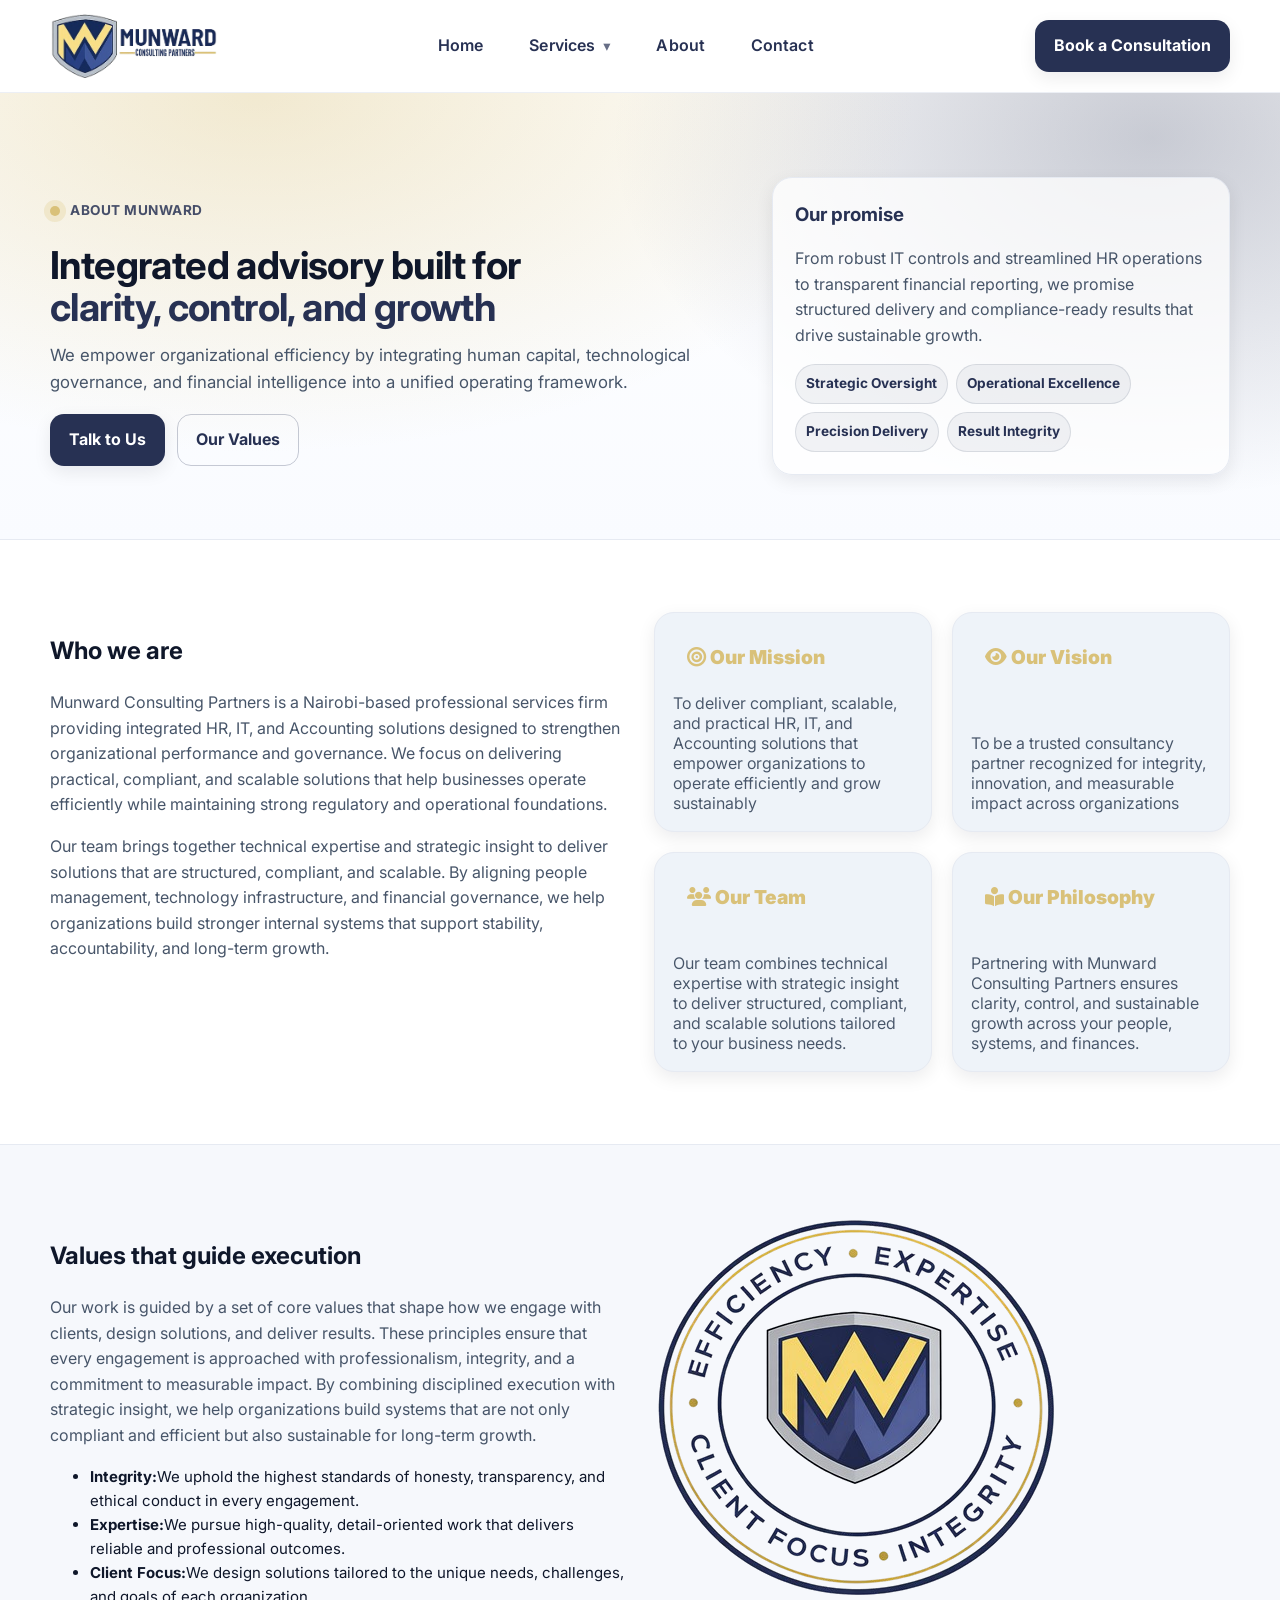
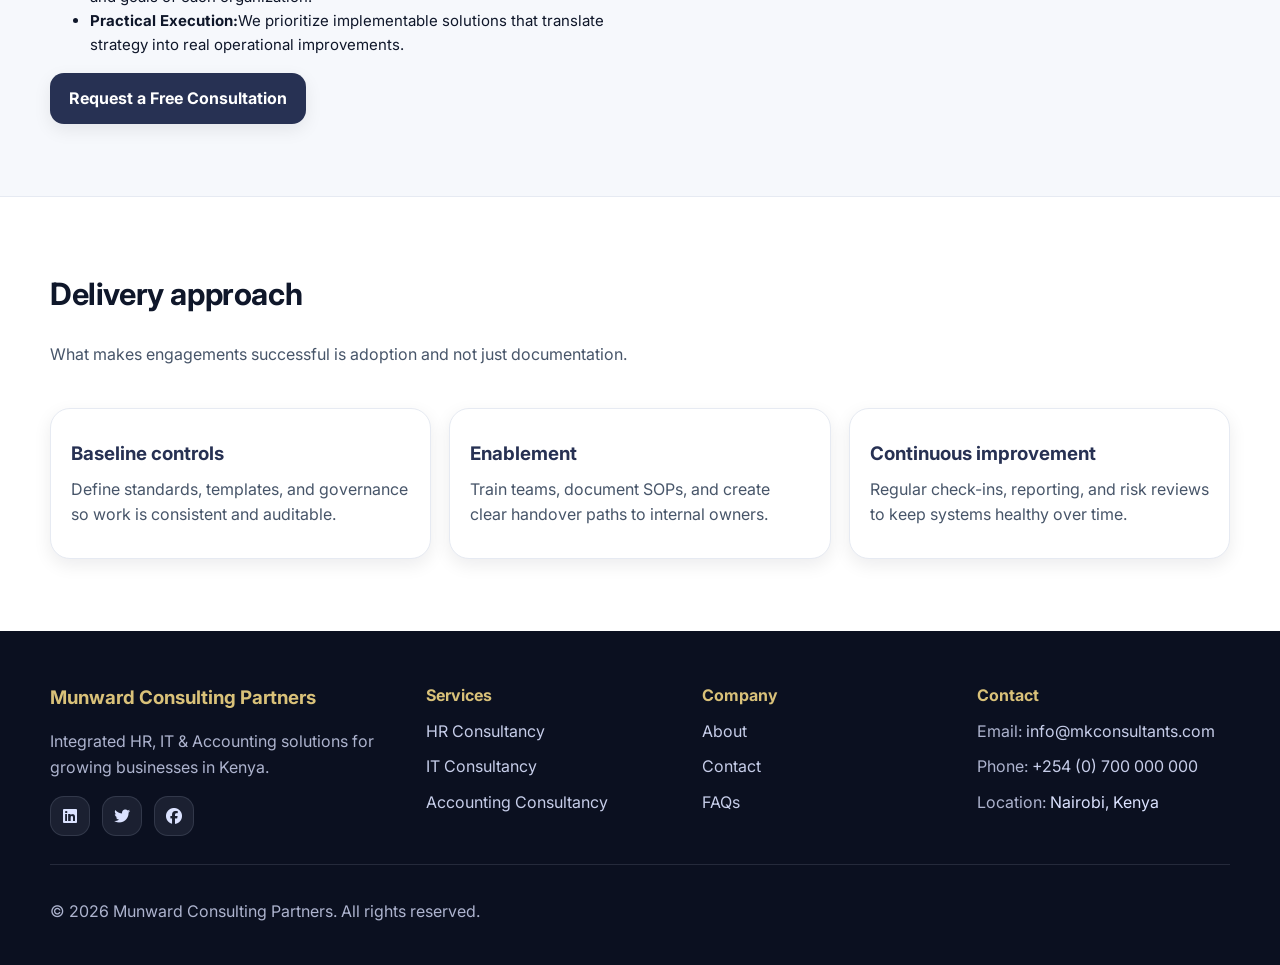
==== commit 8cd17c6e: "Fix wording in delivery approach section" ====
--- a/about.html
+++ b/about.html
@@ -178,7 +178,7 @@
     <div class="container">
       <div class="section-head reveal">
         <h2>Delivery approach</h2>
-        <p class="muted">What makes engagements successful is adoption—not just documentation.</p>
+        <p class="muted">What makes engagements successful is adoption and not just documentation.</p>
       </div>
 
       <div class="cards-3">
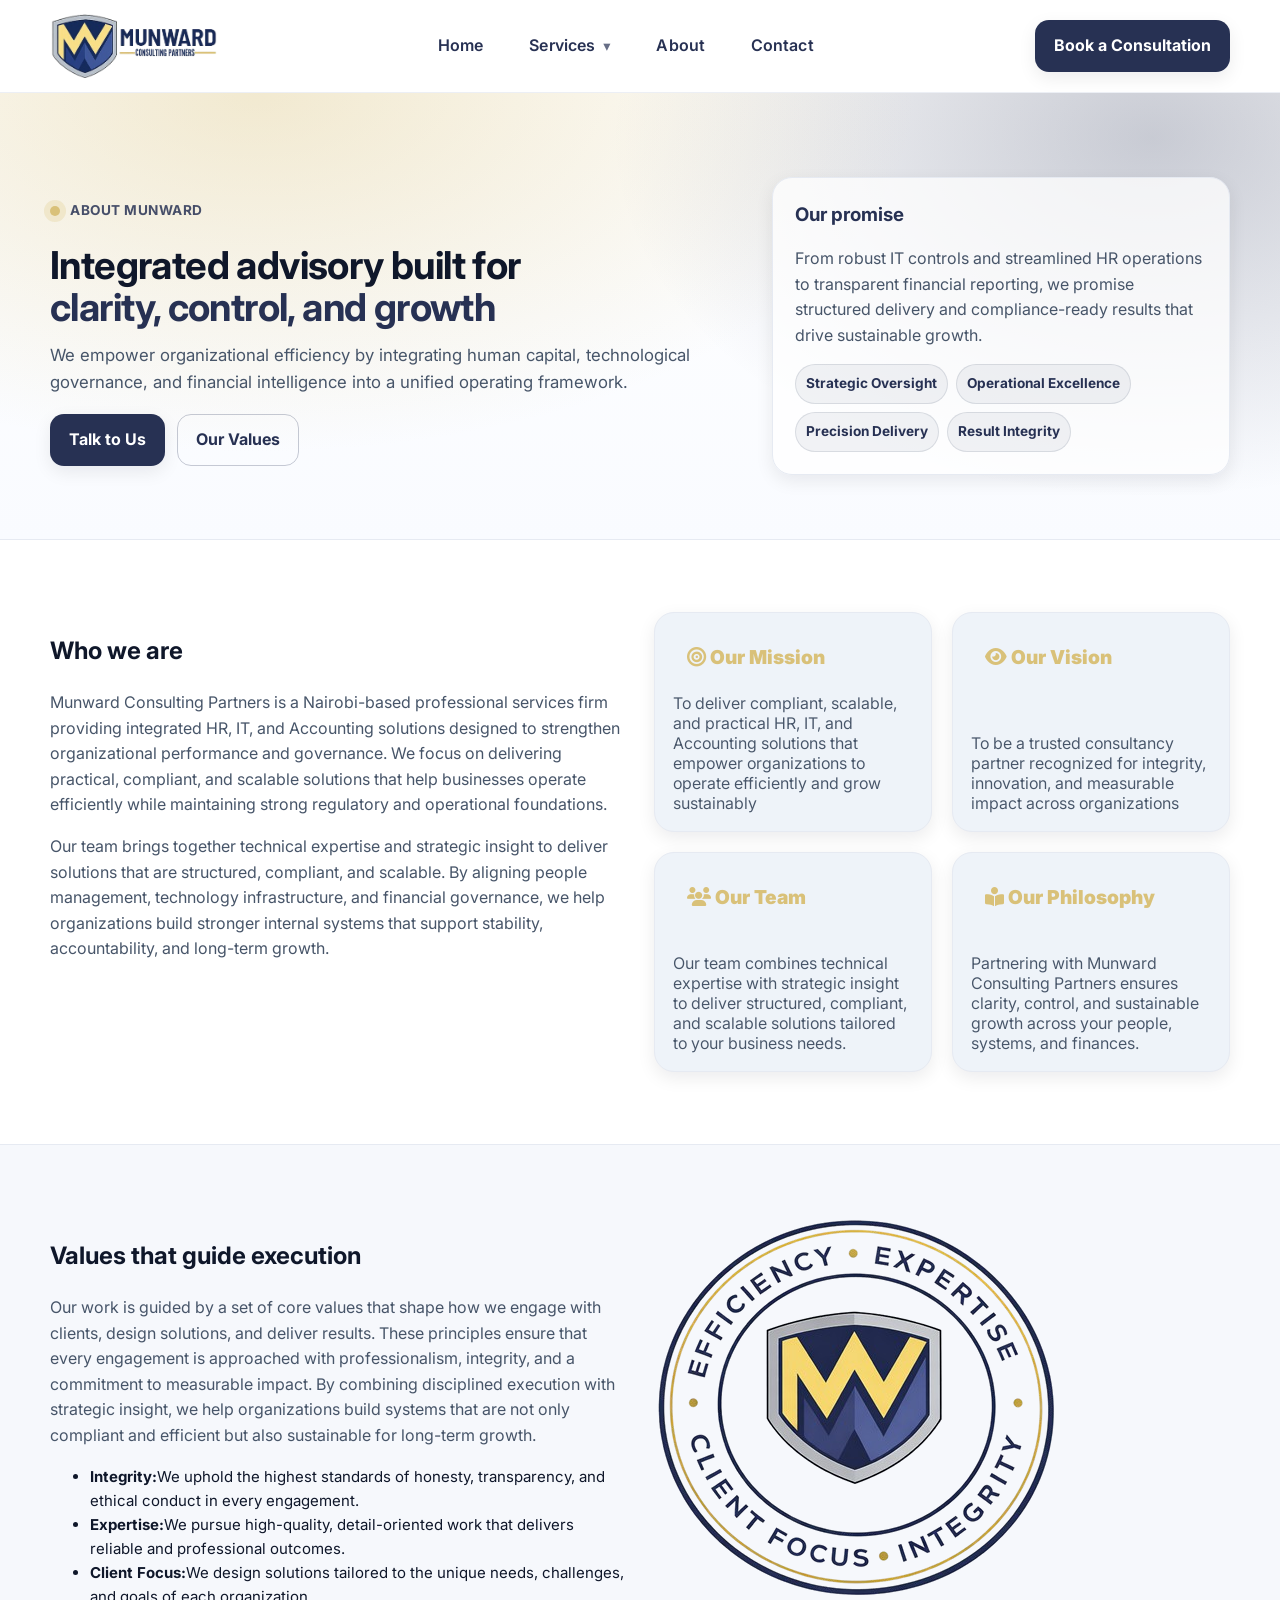
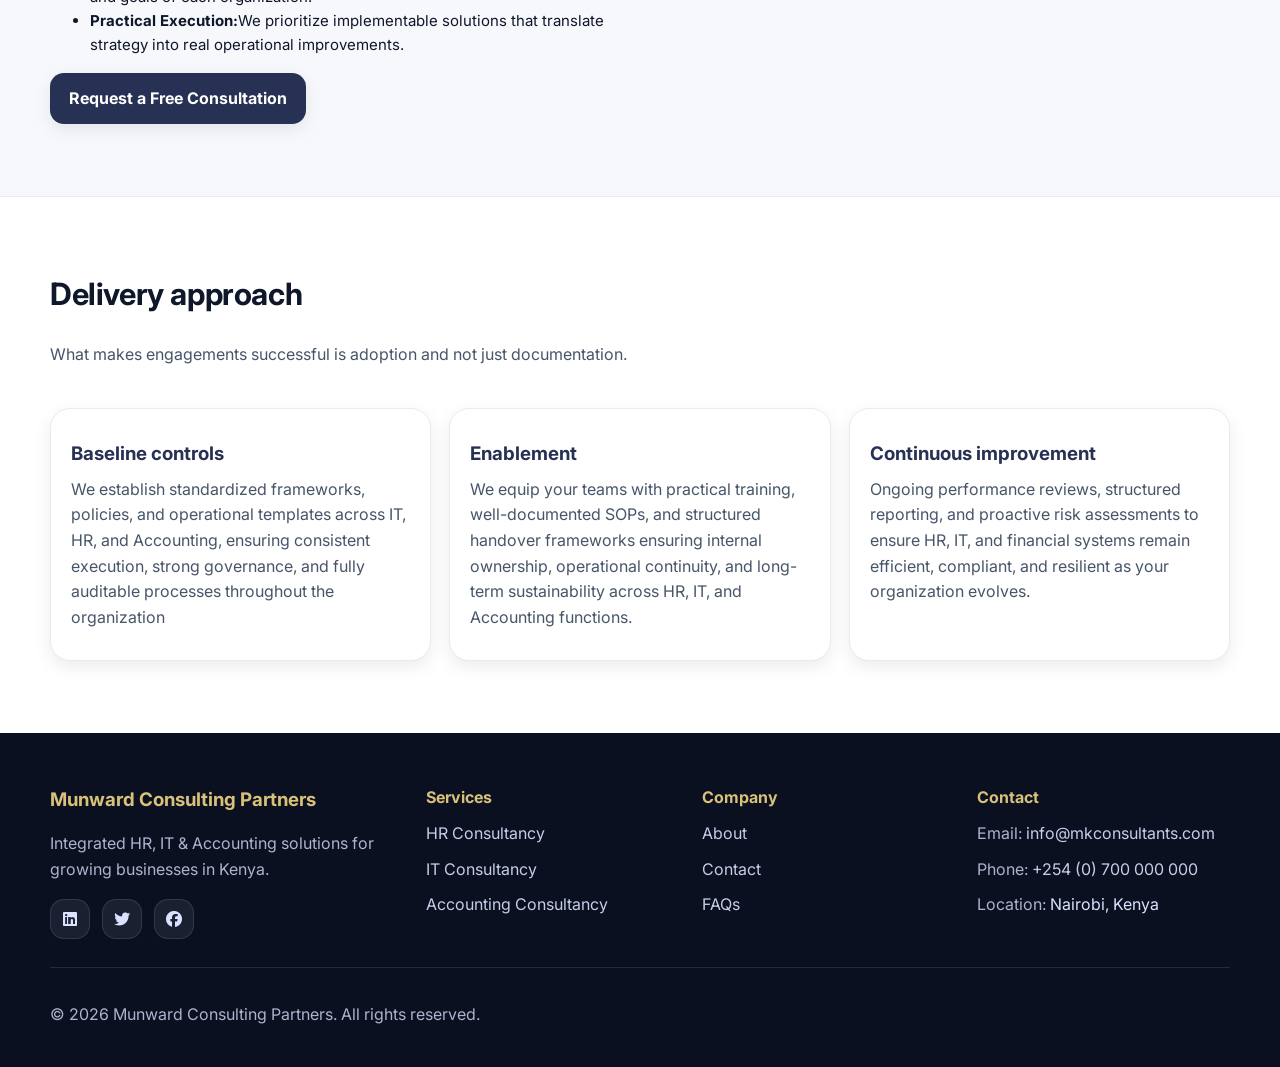
==== commit c8b1c2f8: "Update about.html" ====
--- a/about.html
+++ b/about.html
@@ -184,15 +184,15 @@
       <div class="cards-3">
         <article class="card reveal">
           <h3>Baseline controls</h3>
-          <p class="muted">Define standards, templates, and governance so work is consistent and auditable.</p>
+          <p class="muted">We establish standardized frameworks, policies, and operational templates across IT, HR, and Accounting, ensuring consistent execution, strong governance, and fully auditable processes throughout the organization</p>
         </article>
         <article class="card reveal">
           <h3>Enablement</h3>
-          <p class="muted">Train teams, document SOPs, and create clear handover paths to internal owners.</p>
+          <p class="muted">We equip your teams with practical training, well-documented SOPs, and structured handover frameworks ensuring internal ownership, operational continuity, and long-term sustainability across HR, IT, and Accounting functions.</p>
         </article>
         <article class="card reveal">
           <h3>Continuous improvement</h3>
-          <p class="muted">Regular check-ins, reporting, and risk reviews to keep systems healthy over time.</p>
+          <p class="muted">Ongoing performance reviews, structured reporting, and proactive risk assessments to ensure HR, IT, and financial systems remain efficient, compliant, and resilient as your organization evolves.</p>
         </article>
       </div>
     </div>
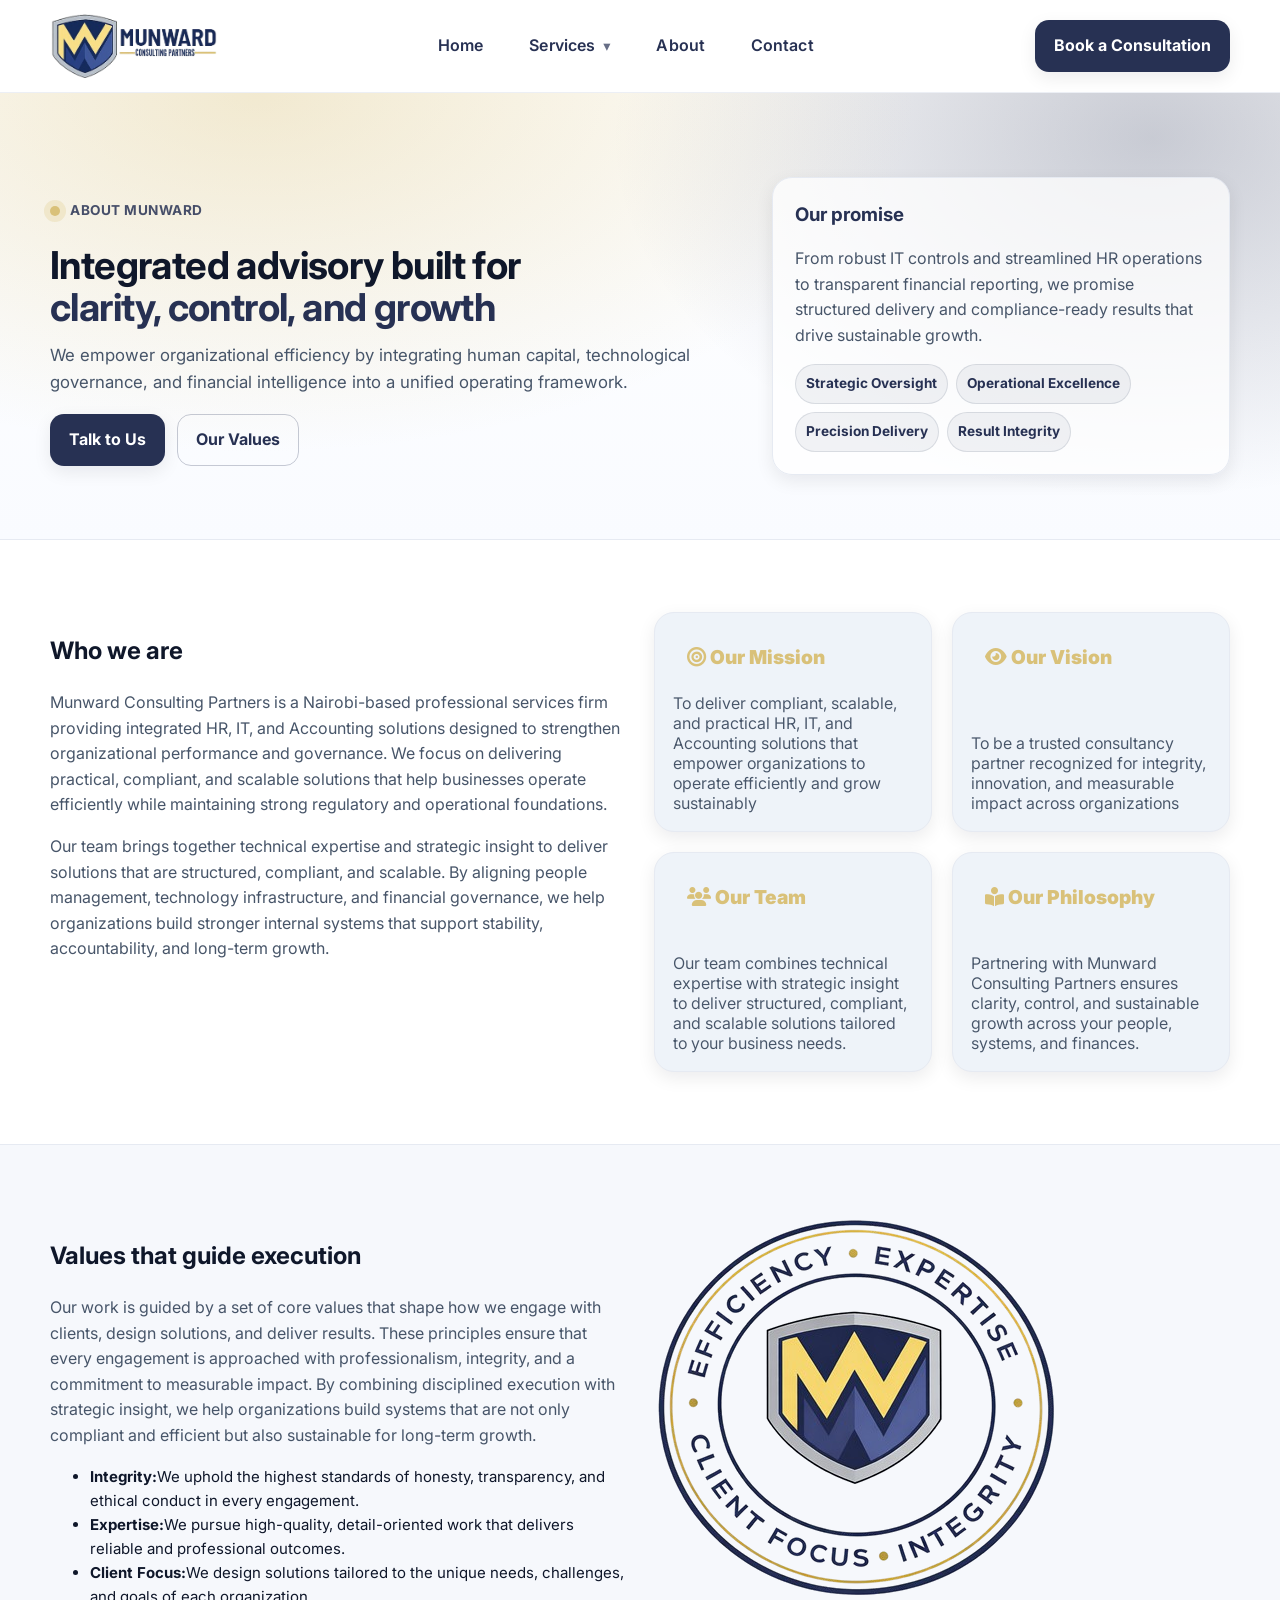
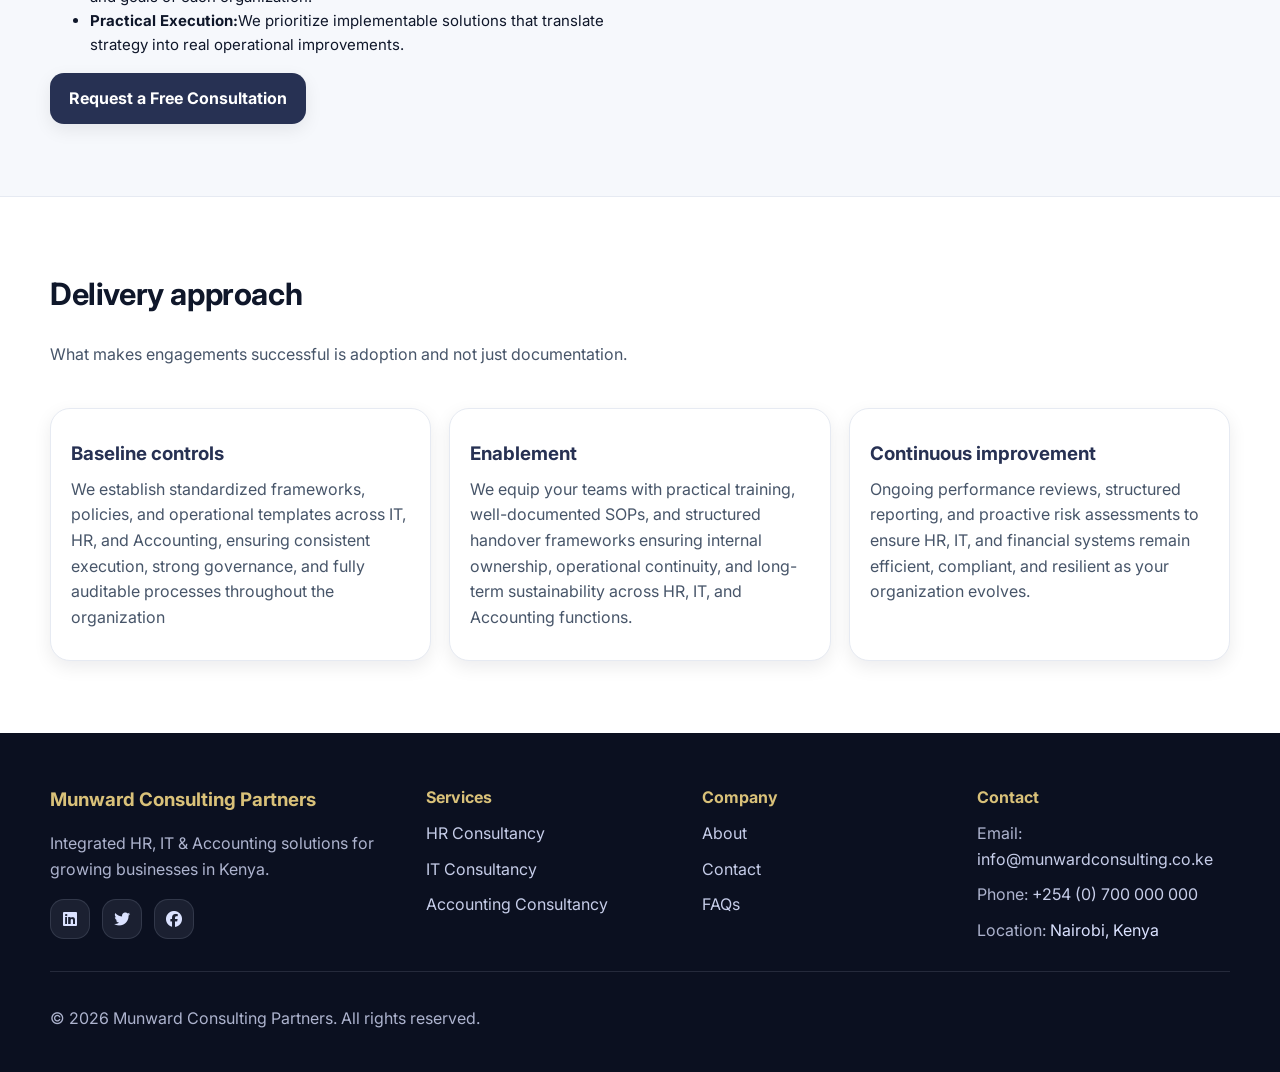
==== commit 36418563: "Update canonical links and contact email in about.html" ====
--- a/about.html
+++ b/about.html
@@ -16,22 +16,22 @@
 
   <title>About | Munward Consulting Partners</title>
   <meta name="description" content="Learn about Munward Consulting Partners—an integrated HR, IT & Accounting advisory firm in Nairobi delivering compliant, scalable solutions for growing organizations.">
-  <link rel="canonical" href="https://www.mkconsultants.com/about.html">
+  <link rel="canonical" href="https://www.munwardconsulting.co.ke/about.html">
   <meta property="og:locale" content="en_KE">
   <meta property="og:type" content="website">
   <meta property="og:title" content="About Munward Consulting Partners">
   <meta property="og:description" content="Integrated HR, IT, and Accounting advisory with governance-first execution.">
   <meta property="og:image" content="logo.png">
-  <meta property="og:url" content="https://www.mkconsultants.com/about.html">
+  <meta property="og:url" content="https://www.munwardconsulting.co.ke/about.html">
   <meta property="og:site_name" content="Munward Consulting Partners">
   <script type="application/ld+json">
   {
     "@context": "https://schema.org",
     "@type": "ProfessionalService",
     "name": "Munward Consulting Partners",
-    "url": "https://www.mkconsultants.com",
-    "logo": "https://www.mkconsultants.com/logo.png",
-    "image": "https://www.mkconsultants.com/logo.png",
+    "url": "https://www.munwardconsulting.co.ke",
+    "logo": "https://www.munwardconsulting.co.ke/logo.png",
+    "image": "https://www.munwardconsulting.co.ke/logo.png",
     "description": "Integrated HR, IT, and Accounting consultancy services in Nairobi, Kenya.",
     "areaServed": "KE",
     "address": {
@@ -232,7 +232,7 @@
     <div>
       <h4>Contact</h4>
       <ul class="footer-links">
-        <li><span class="muted">Email:</span> <a href="mailto:info@mkconsultants.com">info@mkconsultants.com</a></li>
+        <li><span class="muted">Email:</span> <a href="mailto:info@munwardconsulting.co.ke">info@munwardconsulting.co.ke</a></li>
         <li><span class="muted">Phone:</span> <a href="tel:+254700000000">+254 (0) 700 000 000</a></li>
         <li><span class="muted">Location:</span> Nairobi, Kenya</li>
       </ul>
--- a/style.css
+++ b/style.css
@@ -934,6 +934,8 @@
 .modal[hidden]{ display:none; }
 .modal-content{
   width:min(560px, 100%);
+  max-height:75vh;     
+  overflow-y:auto;      
   background:var(--surface);
   border:1px solid rgba(230,234,242,.65);
   border-radius:var(--radius-lg);
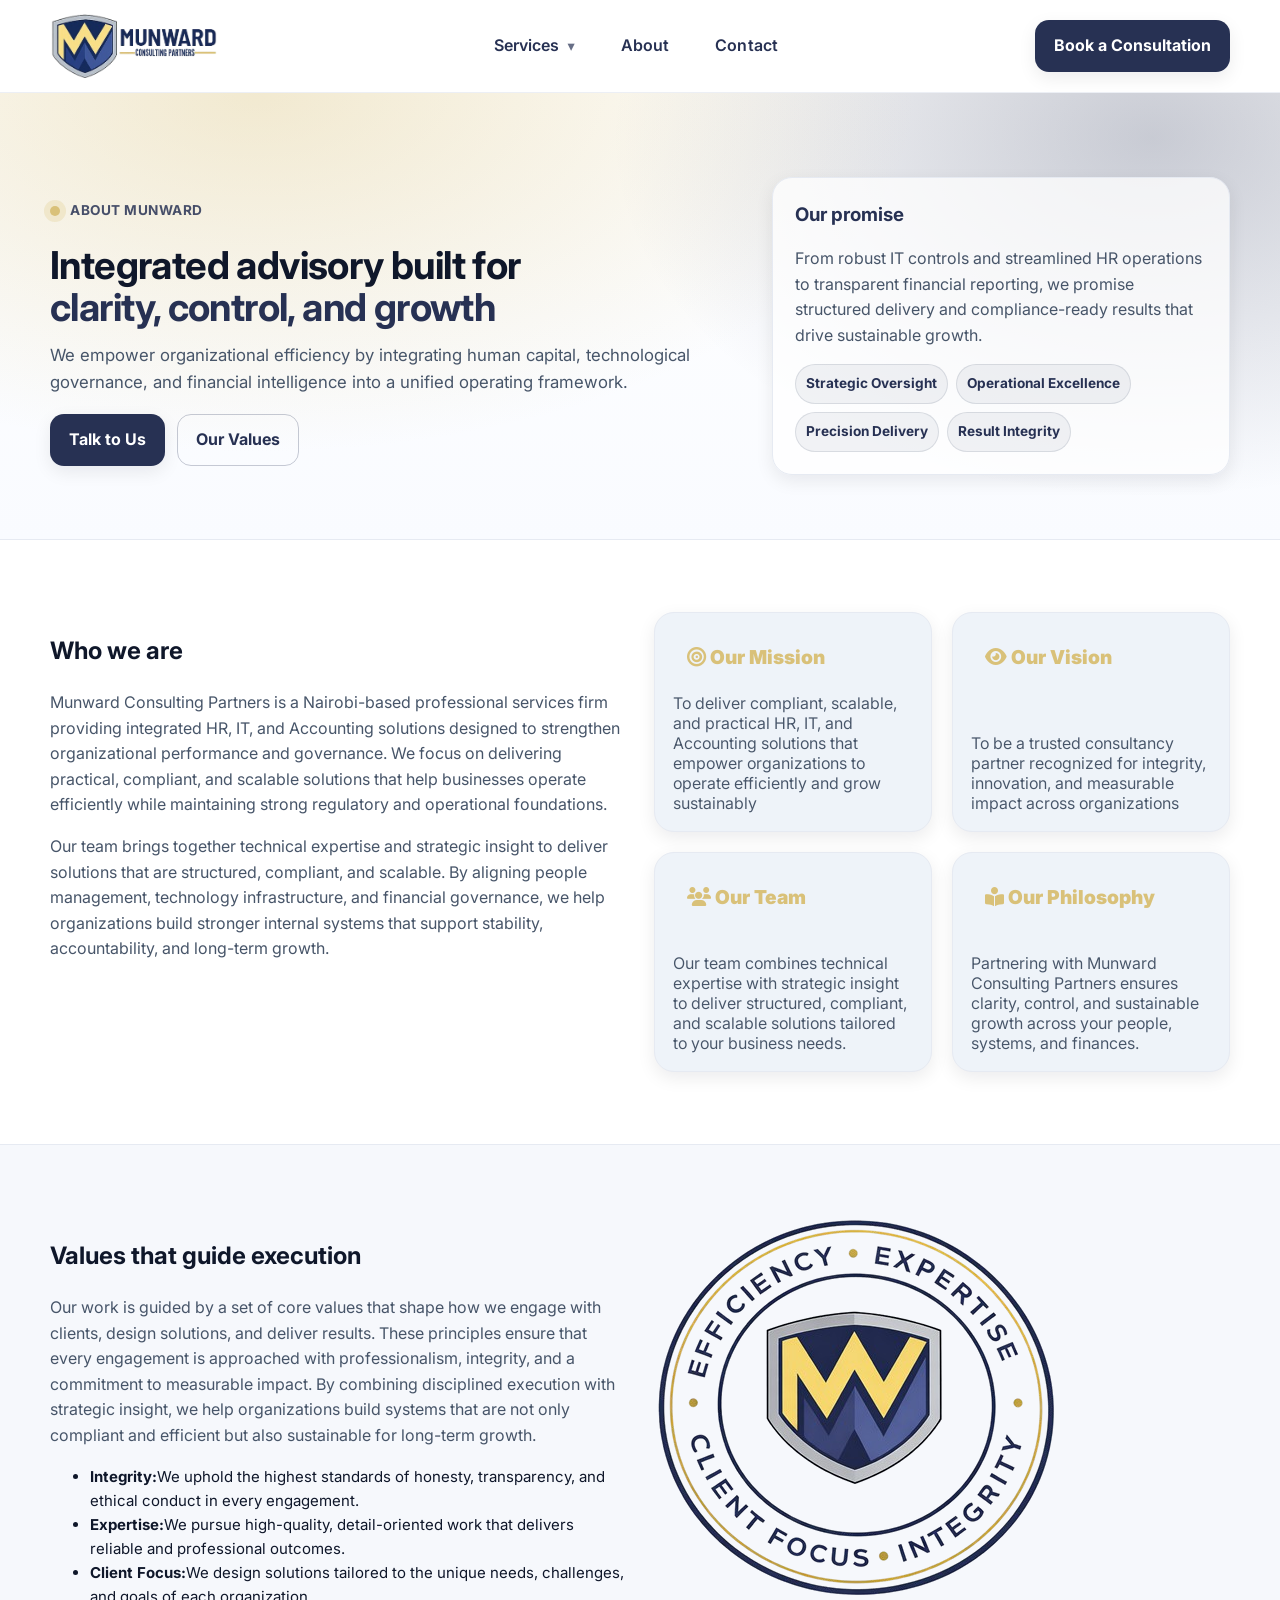
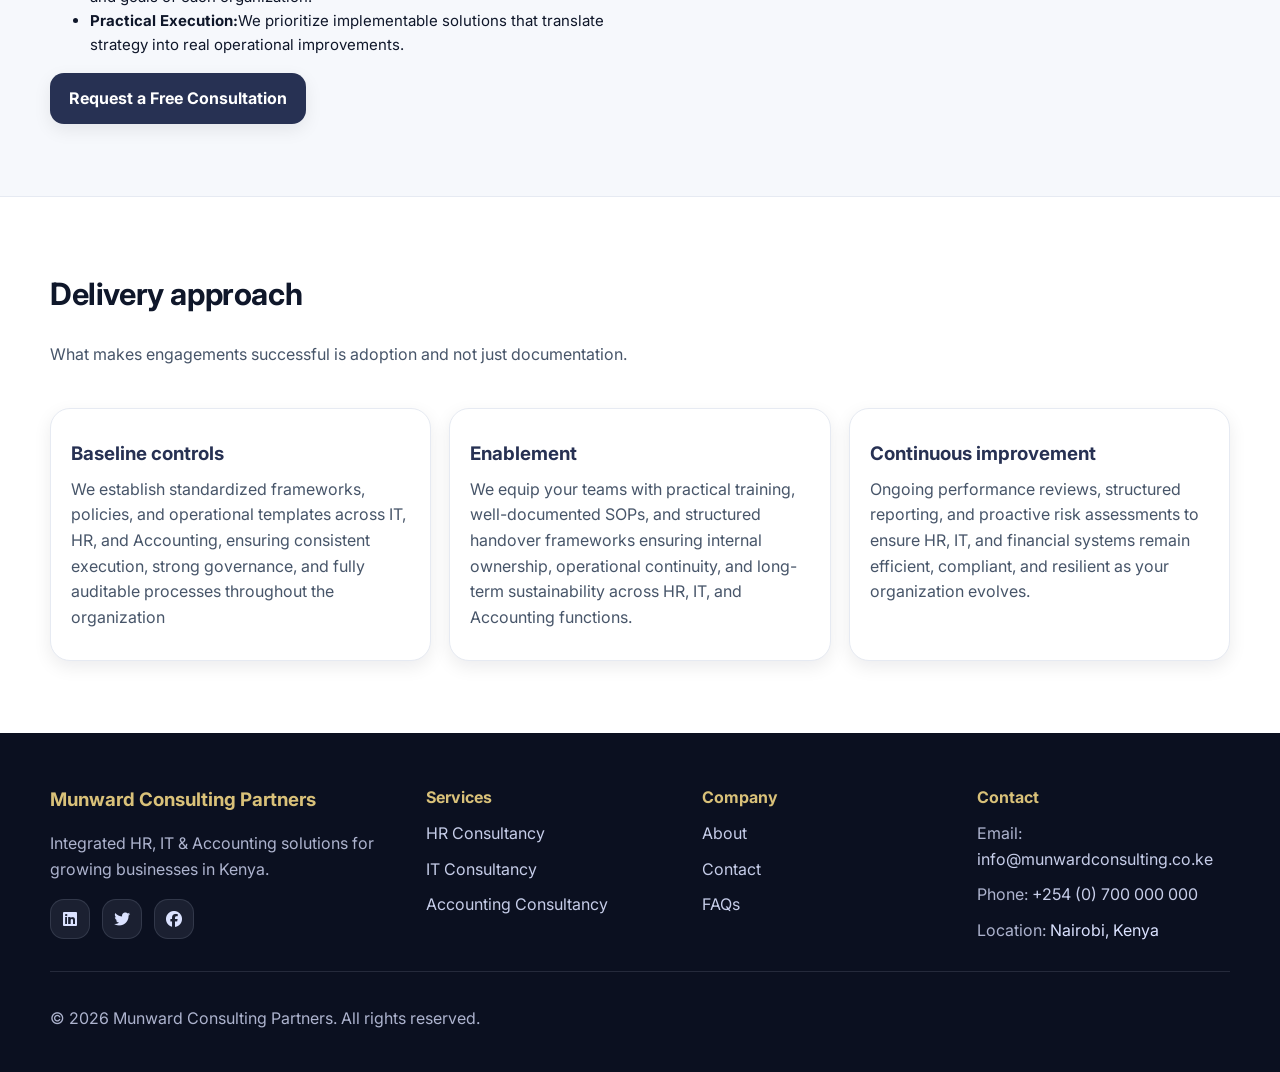
==== commit 0397ce06: "Update about.html" ====
--- a/about.html
+++ b/about.html
@@ -53,7 +53,7 @@
 
 <header class="site-header" role="banner">
   <div class="container header-inner">
-    <a class="brand" href="index.html" aria-label="Munward Consulting Partners Home">
+    <a class="brand" href="index.html aria-label="Munward Consulting Partners Home">
       <img src="logo.png" alt="Munward Consulting Partners" class="brand-logo">
     </a>
 
@@ -63,22 +63,22 @@
 
     <nav class="site-nav" aria-label="Primary">
       <ul id="primary-navigation" class="nav-links">
-        <li><a href="index.html" data-nav>Home</a></li>
+        <li><a href="index.html data-nav>Home</a></li>
         <li class="dropdown">
           <a href="#" class="dropdown-toggle" data-nav aria-haspopup="true" aria-expanded="false">Services</a>
           <ul class="dropdown-menu" role="menu">
-            <li role="none"><a role="menuitem" href="hr.html">HR Consultancy</a></li>
-            <li role="none"><a role="menuitem" href="it.html">IT Consultancy</a></li>
-            <li role="none"><a role="menuitem" href="accounting.html">Accounting Consultancy</a></li>
+            <li role="none"><a role="menuitem" href="/hr.html">HR Consultancy</a></li>
+            <li role="none"><a role="menuitem" href="/it.html">IT Consultancy</a></li>
+            <li role="none"><a role="menuitem" href="/accounting.html">Accounting Consultancy</a></li>
           </ul>
         </li>
-        <li><a href="about.html" data-nav>About</a></li>
-        <li><a href="contact.html" data-nav>Contact</a></li>
+        <li><a href="/about.html" data-nav>About</a></li>
+        <li><a href="/contact.html" data-nav>Contact</a></li>
       </ul>
     </nav>
 
     <div class="header-cta">
-      <a class="btn btn-primary" href="contact.html">Book a Consultation</a>
+      <a class="btn btn-primary" href="/contact.html">Book a Consultation</a>
     </div>
   </div>
 </header>
@@ -93,7 +93,7 @@
           We empower organizational efficiency by integrating human capital, technological governance, and financial intelligence into a unified operating framework.
         </p>
         <div class="hero-actions">
-          <a class="btn btn-primary" href="contact.html">Talk to Us</a>
+          <a class="btn btn-primary" href="/contact.html">Talk to Us</a>
           <a class="btn btn-ghost" href="#values">Our Values</a>
         </div>
       </div>
@@ -164,7 +164,7 @@
           <li><strong>Client Focus:</strong>We design solutions tailored to the unique needs, challenges, and goals of each organization.</li>
           <li><strong>Practical Execution:</strong>We prioritize implementable solutions that translate strategy into real operational improvements.</li>
         </ul>
-        <a class="btn btn-primary" href="contact.html">Request a Free Consultation</a>
+        <a class="btn btn-primary" href="/contact.html">Request a Free Consultation</a>
       </div>
       <div class="reveal">
         <div class="image-card">
@@ -214,18 +214,18 @@
     <div>
       <h4>Services</h4>
       <ul class="footer-links">
-        <li><a href="hr.html">HR Consultancy</a></li>
-        <li><a href="it.html">IT Consultancy</a></li>
-        <li><a href="accounting.html">Accounting Consultancy</a></li>
+        <li><a href="/hr.html">HR Consultancy</a></li>
+        <li><a href="/it.html">IT Consultancy</a></li>
+        <li><a href="/accounting.html">Accounting Consultancy</a></li>
       </ul>
     </div>
 
     <div>
       <h4>Company</h4>
       <ul class="footer-links">
-        <li><a href="about.html">About</a></li>
-        <li><a href="contact.html">Contact</a></li>
-        <li><a href="index.html#faq">FAQs</a></li>
+        <li><a href="/about.html">About</a></li>
+        <li><a href="/contact.html">Contact</a></li>
+        <li><a href="index.html/#faq">FAQs</a></li>
       </ul>
     </div>
 
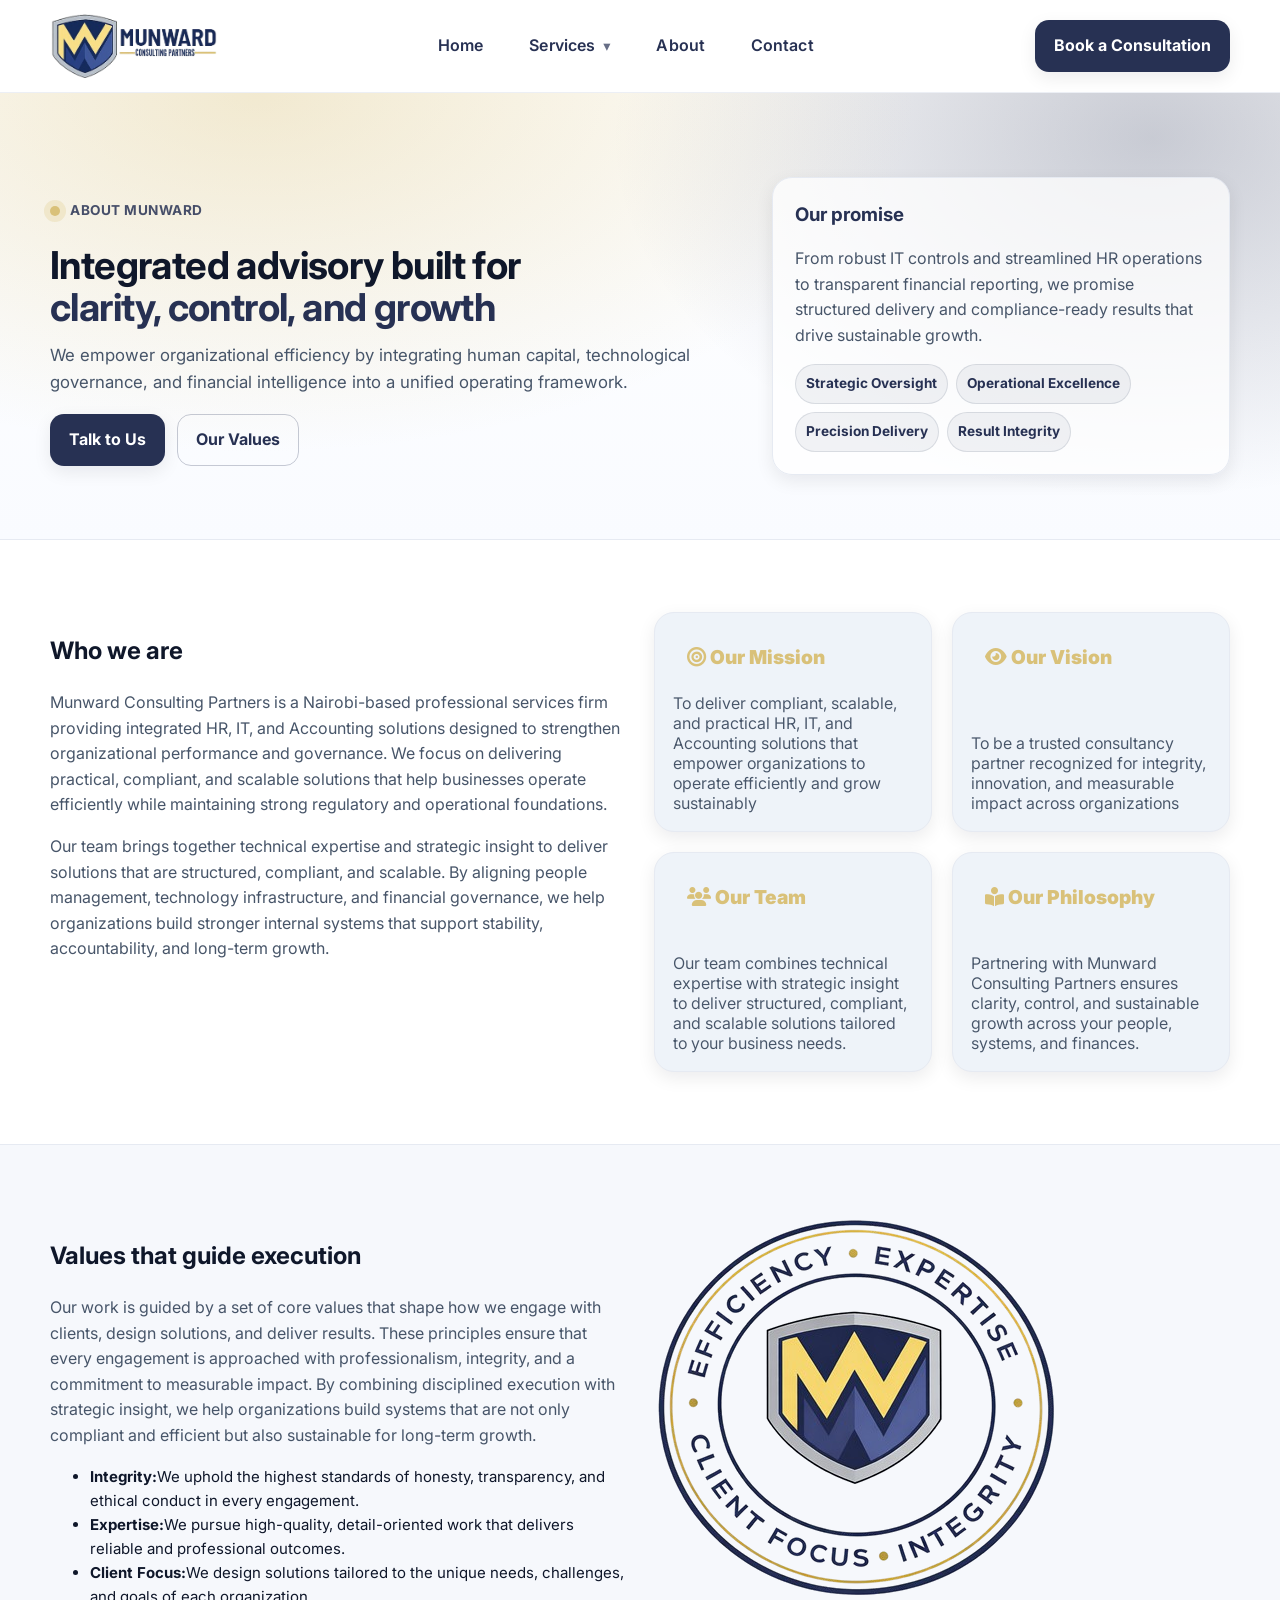
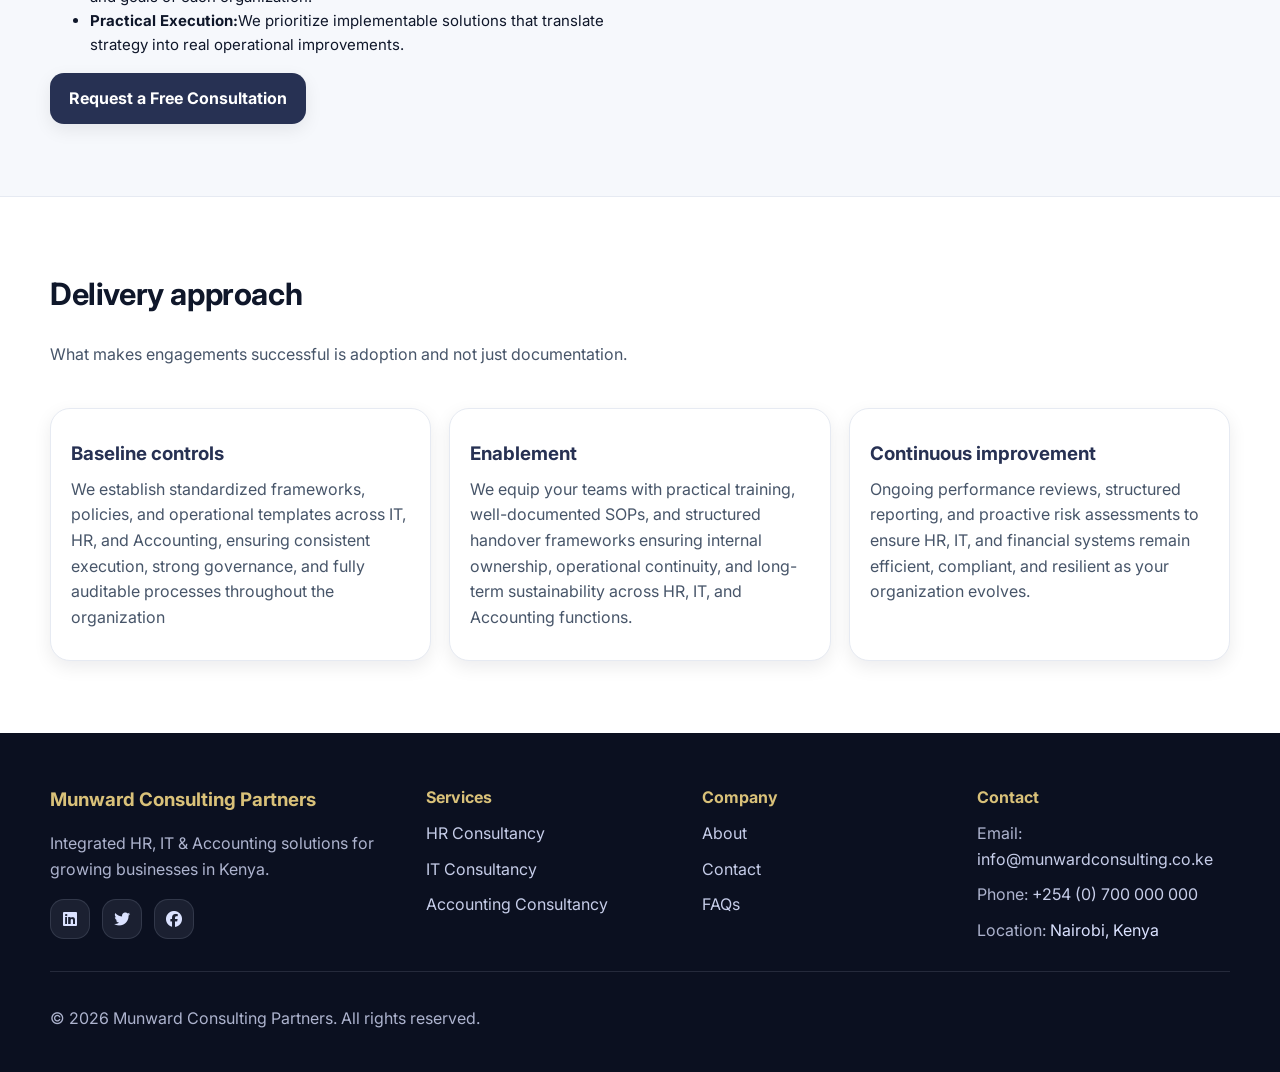
==== commit 2c365cc3: "Update about.html" ====
--- a/about.html
+++ b/about.html
@@ -53,7 +53,7 @@
 
 <header class="site-header" role="banner">
   <div class="container header-inner">
-    <a class="brand" href="index.html aria-label="Munward Consulting Partners Home">
+    <a class="brand" href="index.html" aria-label="Munward Consulting Partners Home">
       <img src="logo.png" alt="Munward Consulting Partners" class="brand-logo">
     </a>
 
@@ -63,22 +63,22 @@
 
     <nav class="site-nav" aria-label="Primary">
       <ul id="primary-navigation" class="nav-links">
-        <li><a href="index.html data-nav>Home</a></li>
+        <li><a href="index.html" data-nav>Home</a></li>
         <li class="dropdown">
           <a href="#" class="dropdown-toggle" data-nav aria-haspopup="true" aria-expanded="false">Services</a>
           <ul class="dropdown-menu" role="menu">
-            <li role="none"><a role="menuitem" href="/hr.html">HR Consultancy</a></li>
-            <li role="none"><a role="menuitem" href="/it.html">IT Consultancy</a></li>
-            <li role="none"><a role="menuitem" href="/accounting.html">Accounting Consultancy</a></li>
+            <li role="none"><a role="menuitem" href="hr.html">HR Consultancy</a></li>
+            <li role="none"><a role="menuitem" href="it.html">IT Consultancy</a></li>
+            <li role="none"><a role="menuitem" href="accounting.html">Accounting Consultancy</a></li>
           </ul>
         </li>
-        <li><a href="/about.html" data-nav>About</a></li>
-        <li><a href="/contact.html" data-nav>Contact</a></li>
+        <li><a href="about.html" data-nav>About</a></li>
+        <li><a href="contact.html" data-nav>Contact</a></li>
       </ul>
     </nav>
 
     <div class="header-cta">
-      <a class="btn btn-primary" href="/contact.html">Book a Consultation</a>
+      <a class="btn btn-primary" href="contact.html">Book a Consultation</a>
     </div>
   </div>
 </header>
@@ -93,7 +93,7 @@
           We empower organizational efficiency by integrating human capital, technological governance, and financial intelligence into a unified operating framework.
         </p>
         <div class="hero-actions">
-          <a class="btn btn-primary" href="/contact.html">Talk to Us</a>
+          <a class="btn btn-primary" href="contact.html">Talk to Us</a>
           <a class="btn btn-ghost" href="#values">Our Values</a>
         </div>
       </div>
@@ -164,7 +164,7 @@
           <li><strong>Client Focus:</strong>We design solutions tailored to the unique needs, challenges, and goals of each organization.</li>
           <li><strong>Practical Execution:</strong>We prioritize implementable solutions that translate strategy into real operational improvements.</li>
         </ul>
-        <a class="btn btn-primary" href="/contact.html">Request a Free Consultation</a>
+        <a class="btn btn-primary" href="contact.html">Request a Free Consultation</a>
       </div>
       <div class="reveal">
         <div class="image-card">
@@ -214,17 +214,17 @@
     <div>
       <h4>Services</h4>
       <ul class="footer-links">
-        <li><a href="/hr.html">HR Consultancy</a></li>
-        <li><a href="/it.html">IT Consultancy</a></li>
-        <li><a href="/accounting.html">Accounting Consultancy</a></li>
+        <li><a href="hr.html">HR Consultancy</a></li>
+        <li><a href="it.html">IT Consultancy</a></li>
+        <li><a href="accounting.html">Accounting Consultancy</a></li>
       </ul>
     </div>
 
     <div>
       <h4>Company</h4>
       <ul class="footer-links">
-        <li><a href="/about.html">About</a></li>
-        <li><a href="/contact.html">Contact</a></li>
+        <li><a href="about.html">About</a></li>
+        <li><a href="contact.html">Contact</a></li>
         <li><a href="index.html/#faq">FAQs</a></li>
       </ul>
     </div>
